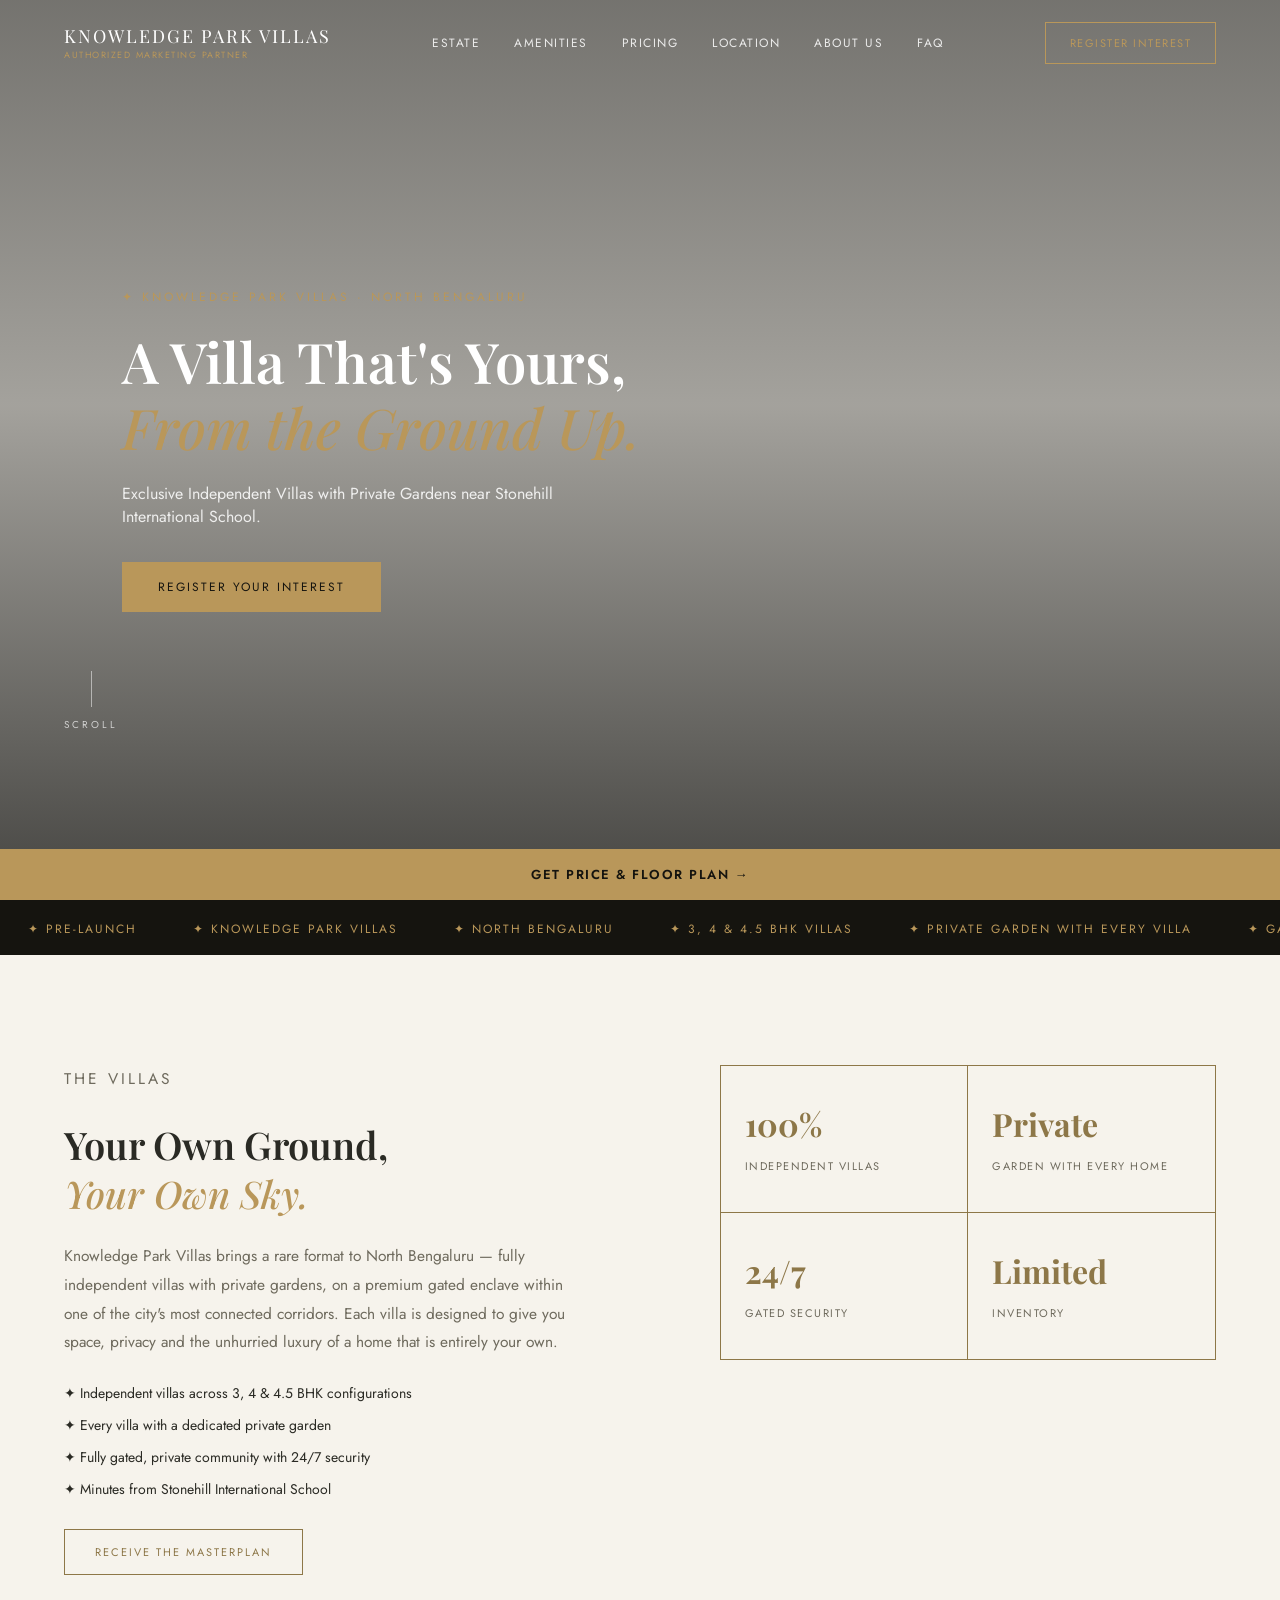
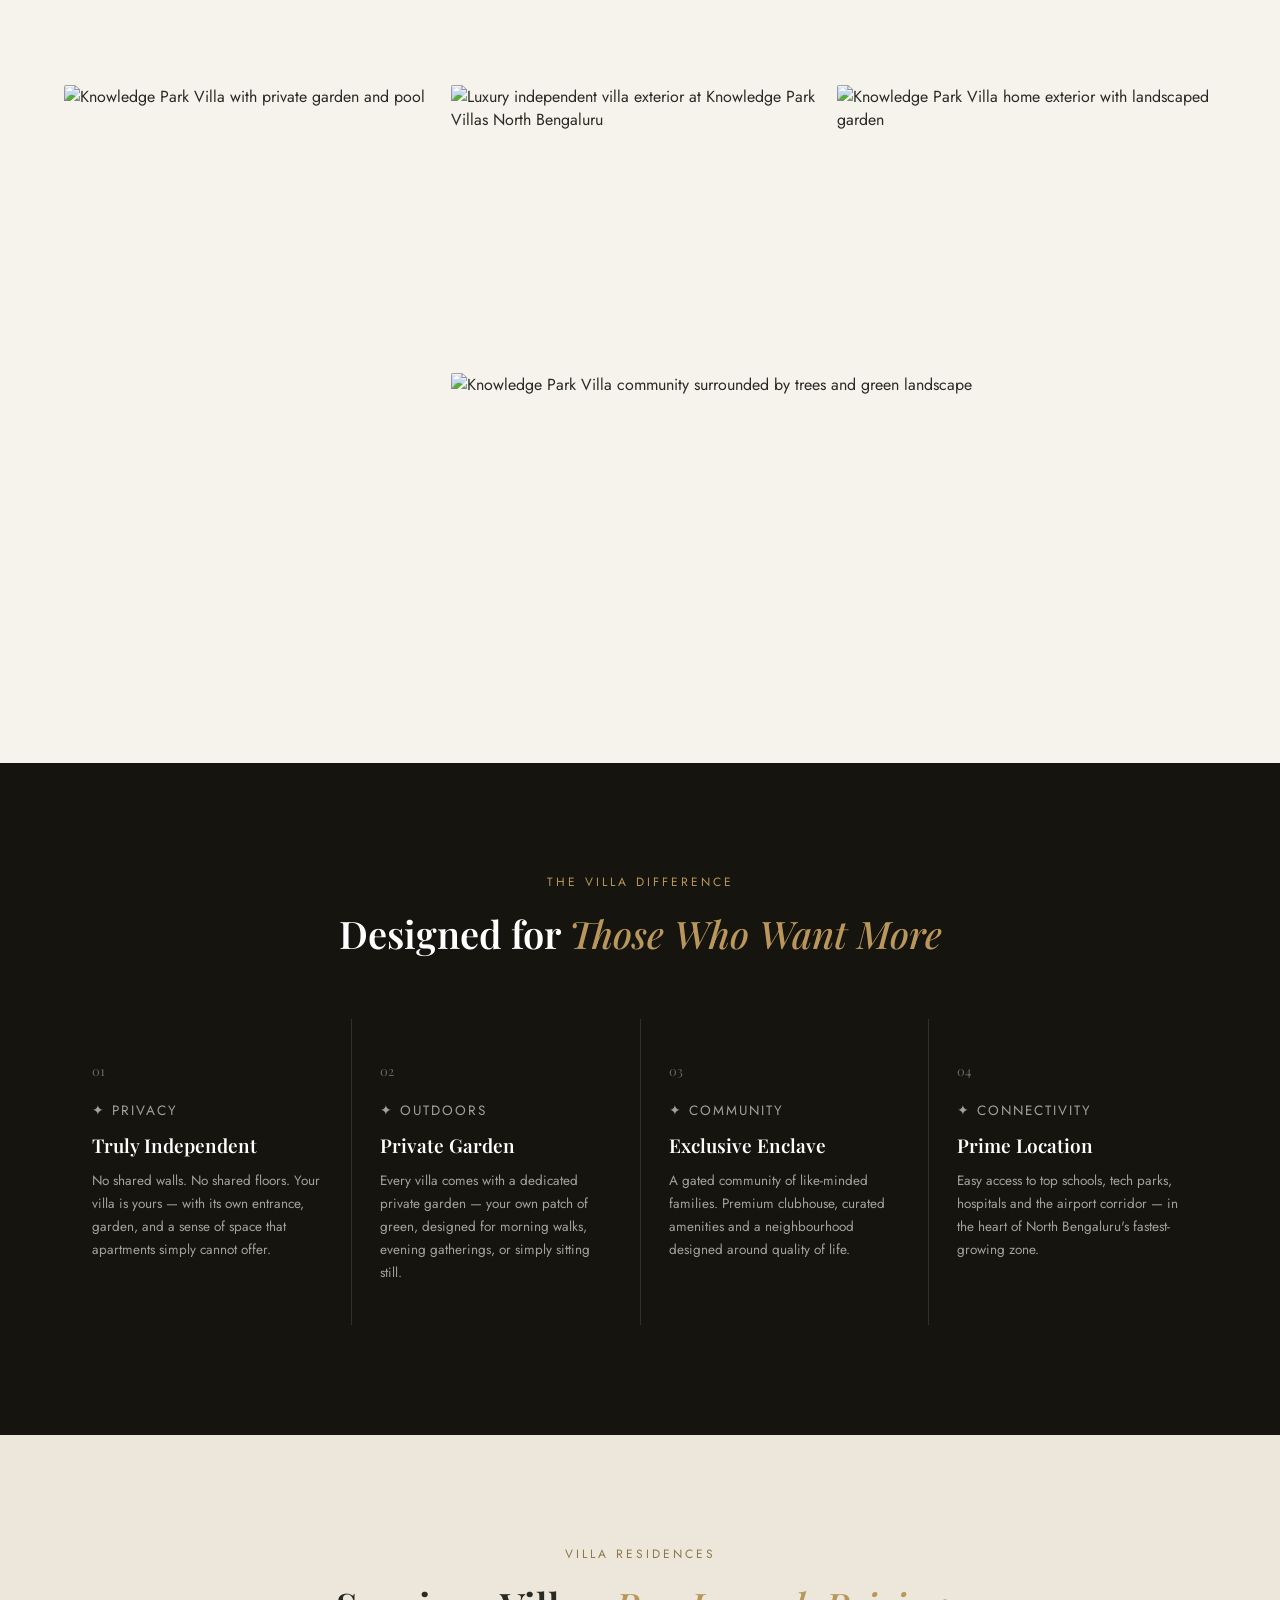
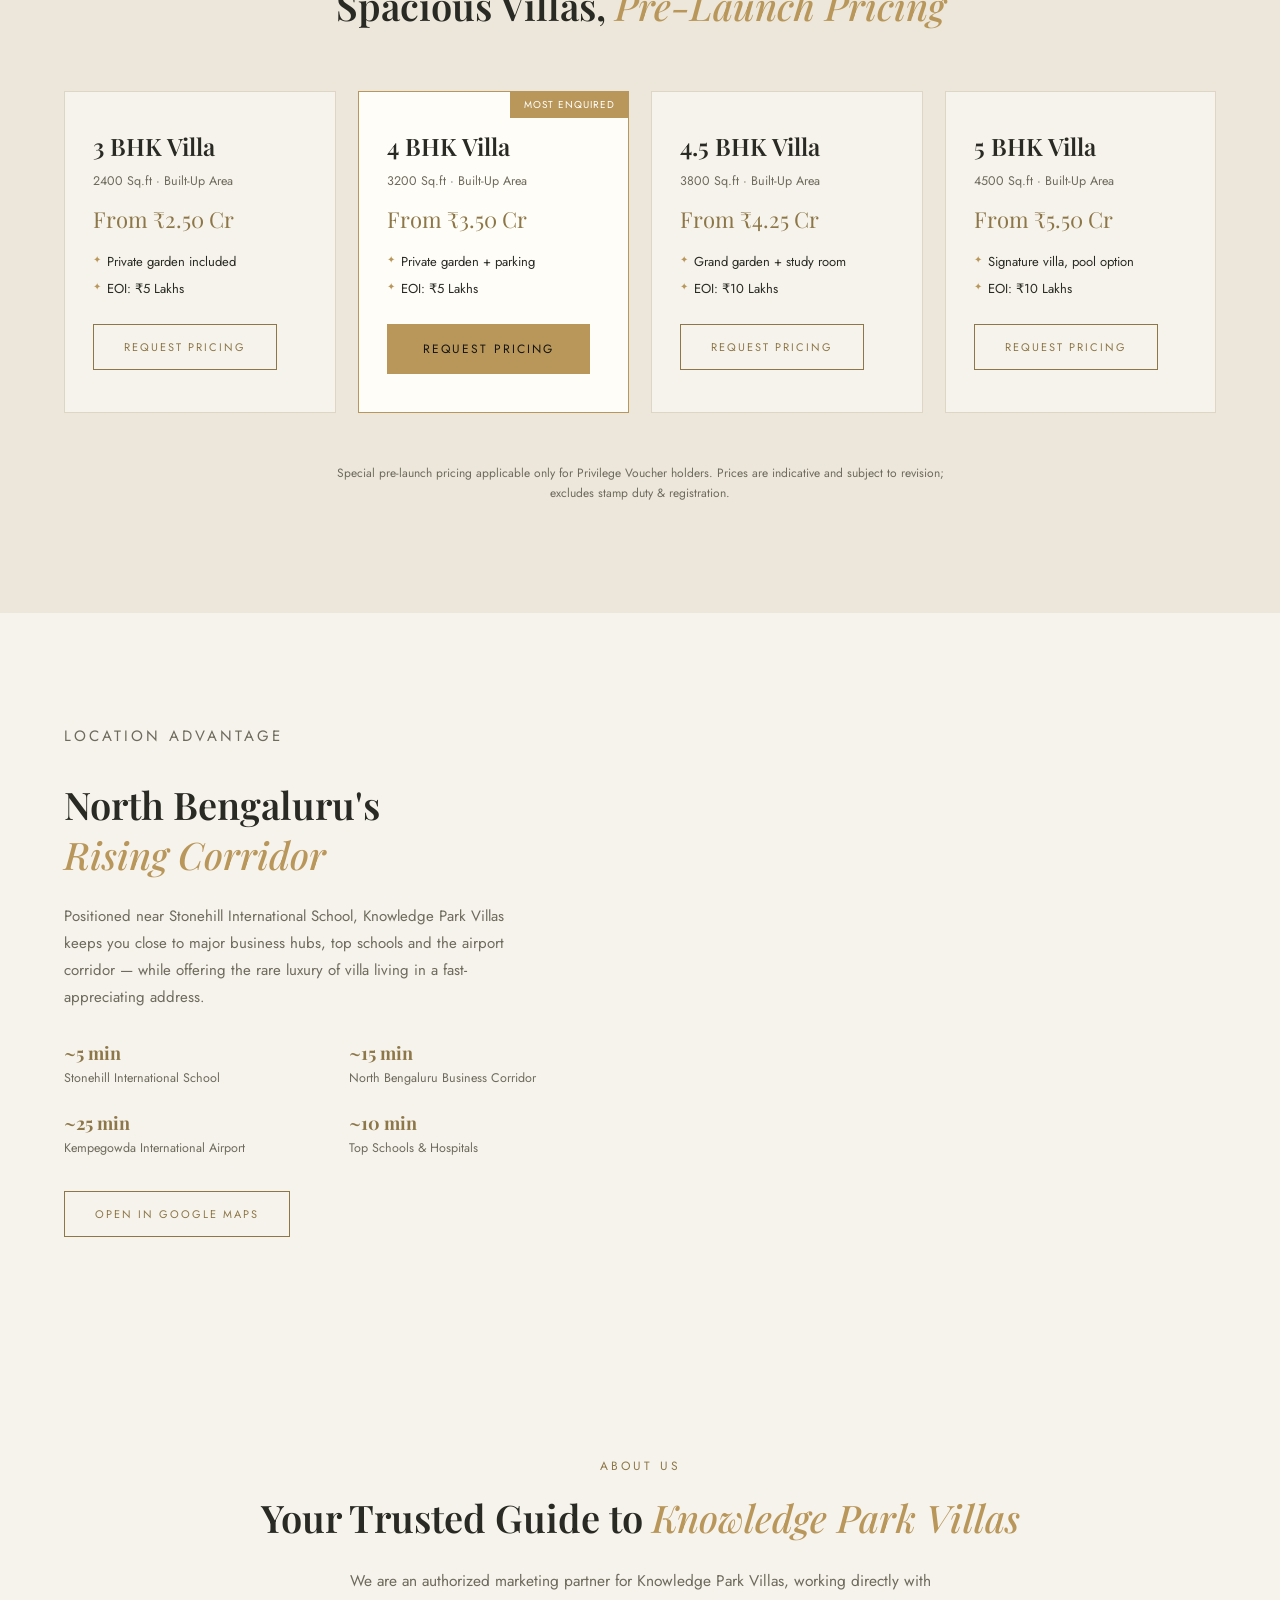
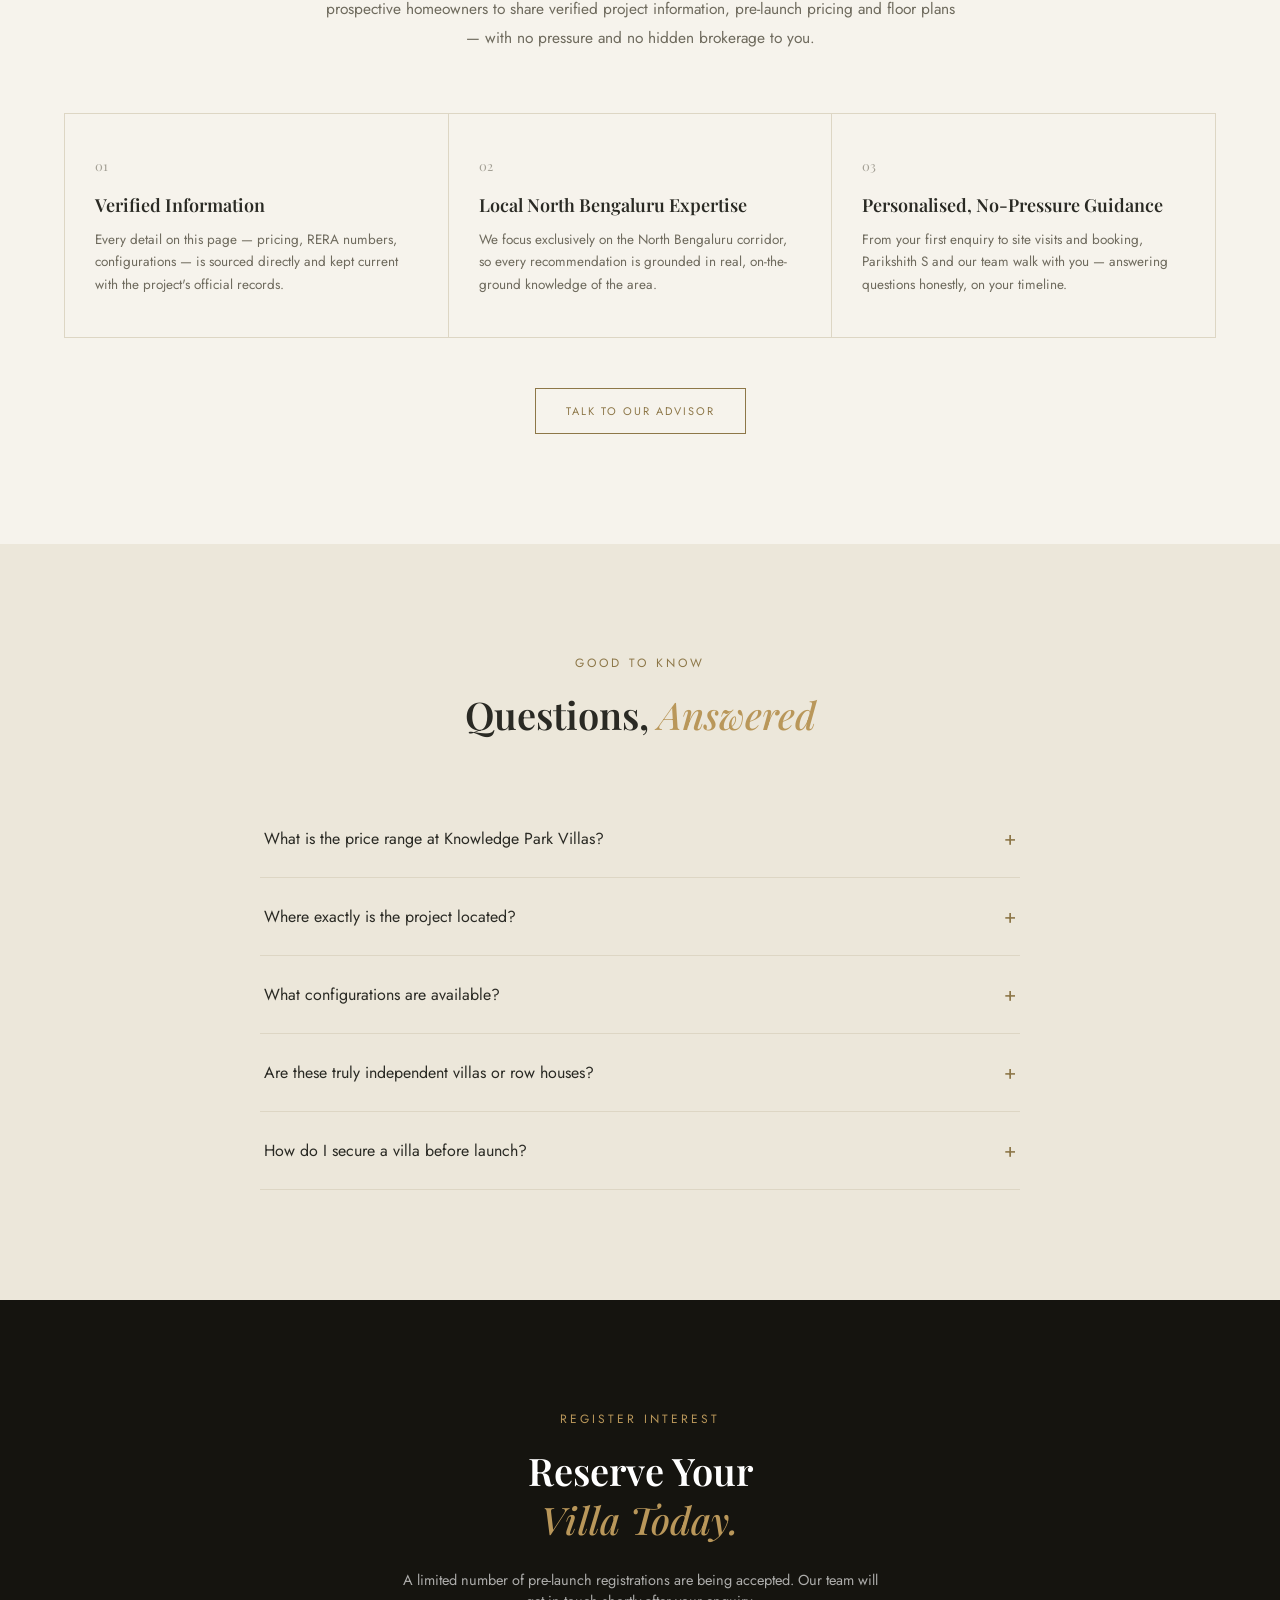
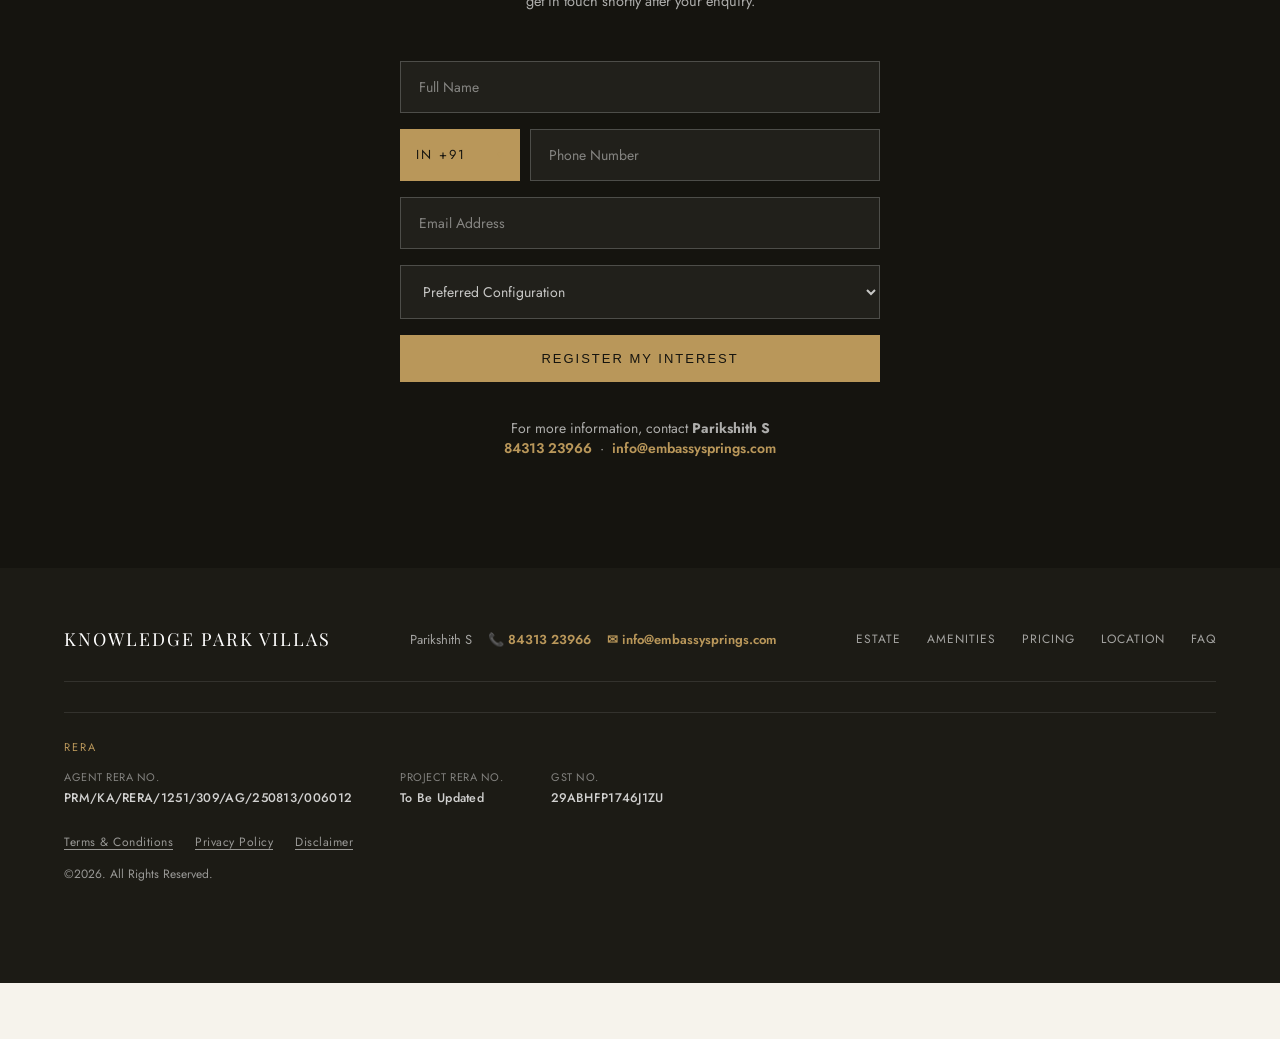
==== index.html @ 80ee33af "Add project site files" ====
<!DOCTYPE html>
<html lang="en">
<head>
<meta charset="UTF-8">
<meta name="viewport" content="width=device-width, initial-scale=1.0">
<title>Knowledge Park Villas North Bengaluru | Pre-Launch Luxury Villas</title>
<meta name="description" content="Knowledge Park Villas — Exclusive pre-launch luxury villas in North Bengaluru near Stonehill International School. Spacious 3, 4 & 4.5 BHK independent villas with private gardens. Register your interest today.">
<meta name="keywords" content="Knowledge Park Villas, North Bengaluru villas, luxury villas Bengaluru, independent villas North Bengaluru, pre-launch villas, Stonehill International School, Knowledge Park">
<meta name="robots" content="index, follow">
<meta name="author" content="Knowledge Park Villas">
<link rel="canonical" href="https://knowledgeparkvillas.com/">

<!-- Open Graph -->
<meta property="og:type" content="website">
<meta property="og:title" content="Knowledge Park Villas North Bengaluru | Pre-Launch Luxury Villas">
<meta property="og:description" content="Exclusive pre-launch luxury villas in North Bengaluru near Stonehill International School. Private gardens, premium finishes — limited inventory.">
<meta property="og:url" content="https://knowledgeparkvillas.com/">
<meta property="og:image" content="https://images.unsplash.com/photo-1613977257363-707ba9348227?auto=format&fit=crop&w=1200&q=80">
<meta property="og:locale" content="en_IN">
<meta property="og:site_name" content="Knowledge Park Villas">

<!-- Twitter -->
<meta name="twitter:card" content="summary_large_image">
<meta name="twitter:title" content="Knowledge Park Villas North Bengaluru | Pre-Launch Luxury Villas">
<meta name="twitter:description" content="Exclusive luxury villas near Stonehill International School, North Bengaluru. Private gardens, premium finishes — limited inventory.">
<meta name="twitter:image" content="https://images.unsplash.com/photo-1613977257363-707ba9348227?auto=format&fit=crop&w=1200&q=80">

<link rel="icon" type="image/svg+xml" href="data:image/svg+xml,%3Csvg xmlns='http://www.w3.org/2000/svg' viewBox='0 0 100 100'%3E%3Crect width='100' height='100' fill='%2315140f'/%3E%3Ctext x='50' y='68' font-size='60' text-anchor='middle' fill='%23b9975a' font-family='Georgia,serif'%3EK%3C/text%3E%3C/svg%3E">

<link rel="stylesheet" href="style.css">
<link rel="preconnect" href="https://fonts.googleapis.com">
<link href="https://fonts.googleapis.com/css2?family=Playfair+Display:ital,wght@0,500;0,600;1,500;1,600&family=Jost:wght@300;400;500;600&display=swap" rel="stylesheet">

<script type="application/ld+json">
{
  "@context": "https://schema.org",
  "@type": "RealEstateListing",
  "name": "Knowledge Park Villas",
  "description": "Exclusive pre-launch luxury independent villas in North Bengaluru, near Stonehill International School, offering 3, 4 and 4.5 BHK villas with private gardens.",
  "url": "https://knowledgeparkvillas.com/",
  "image": "https://images.unsplash.com/photo-1613977257363-707ba9348227?auto=format&fit=crop&w=1200&q=80",
  "address": {
    "@type": "PostalAddress",
    "addressLocality": "North Bengaluru",
    "addressRegion": "Karnataka",
    "addressCountry": "IN"
  },
  "offers": {
    "@type": "AggregateOffer",
    "priceCurrency": "INR",
    "lowPrice": "25000000",
    "highPrice": "55000000",
    "offerCount": "3"
  }
}
</script>
</head>
<body>

  <header class="navbar">
    <div class="logo">
      KNOWLEDGE PARK VILLAS
      <span>Authorized Marketing Partner</span>
    </div>
    <nav class="nav-links">
      <a href="#estate">Estate</a>
      <a href="#amenities">Amenities</a>
      <a href="#pricing">Pricing</a>
      <a href="#location">Location</a>
      <a href="#about">About Us</a>
      <a href="#faq">FAQ</a>
    </nav>
    <a href="#enquire" class="nav-cta">Register Interest</a>
    <button class="nav-toggle" aria-label="Open menu">
      <span></span><span></span><span></span>
    </button>
  </header>

  <div class="nav-backdrop"></div>
  <nav class="mobile-nav">
    <a href="#estate">Estate</a>
    <a href="#amenities">Amenities</a>
    <a href="#pricing">Pricing</a>
    <a href="#location">Location</a>
    <a href="#about">About Us</a>
    <a href="#faq">FAQ</a>
    <a href="#enquire" class="btn-gold">Register Interest</a>
  </nav>

  <section class="hero" id="home">
    <video class="hero-video" autoplay muted loop playsinline poster="assets/lodha.png">
      <source src="assets/Lodha Opulis _ A Life Beyond Imagination_720p.mp4" type="video/mp4">
    </video>
    <div class="hero-overlay"></div>
    <div class="hero-content">
      <p class="eyebrow fade-up">✦ KNOWLEDGE PARK VILLAS · NORTH BENGALURU</p>
      <h1 class="fade-up">A Villa That's Yours,<br><em>From the Ground Up.</em></h1>
      <p class="hero-sub fade-up">Exclusive Independent Villas with Private Gardens near Stonehill International School.</p>
      <a href="#enquire" class="btn-gold fade-up">Register Your Interest</a>
      <div class="scroll-indicator"><span></span>SCROLL</div>
    </div>
  </section>

  <div class="marquee">
    <div class="marquee-track">
      <span>✦ PRE-LAUNCH</span><span>✦ KNOWLEDGE PARK VILLAS</span><span>✦ NORTH BENGALURU</span><span>✦ 3, 4 & 4.5 BHK VILLAS</span><span>✦ PRIVATE GARDEN WITH EVERY VILLA</span><span>✦ GATED COMMUNITY</span><span>✦ NEAR STONEHILL INTERNATIONAL SCHOOL</span><span>✦ LIMITED INVENTORY</span>
      <span>✦ PRE-LAUNCH</span><span>✦ KNOWLEDGE PARK VILLAS</span><span>✦ NORTH BENGALURU</span><span>✦ 3, 4 & 4.5 BHK VILLAS</span><span>✦ PRIVATE GARDEN WITH EVERY VILLA</span><span>✦ GATED COMMUNITY</span><span>✦ NEAR STONEHILL INTERNATIONAL SCHOOL</span><span>✦ LIMITED INVENTORY</span>
    </div>
  </div>

  <section class="overview" id="estate">
    <div class="overview-text">
      <p class="tag fade-up">THE VILLAS</p>
      <h2 class="fade-up">Your Own Ground,<br><em>Your Own Sky.</em></h2>
      <p class="fade-up">Knowledge Park Villas brings a rare format to North Bengaluru — fully independent villas with private gardens, on a premium gated enclave within one of the city's most connected corridors. Each villa is designed to give you space, privacy and the unhurried luxury of a home that is entirely your own.</p>
      <ul class="fade-up">
        <li>✦ Independent villas across 3, 4 & 4.5 BHK configurations</li>
        <li>✦ Every villa with a dedicated private garden</li>
        <li>✦ Fully gated, private community with 24/7 security</li>
        <li>✦ Minutes from Stonehill International School</li>
      </ul>
      <a href="#enquire" class="btn-outline fade-up">Receive the Masterplan</a>
    </div>
    <div class="stat-grid fade-up">
      <div class="stat-box"><strong>100%</strong><span>Independent Villas</span></div>
      <div class="stat-box"><strong>Private</strong><span>Garden with Every Home</span></div>
      <div class="stat-box"><strong>24/7</strong><span>Gated Security</span></div>
      <div class="stat-box"><strong>Limited</strong><span>Inventory</span></div>
    </div>
  </section>

  <section class="gallery">
    <div class="gallery-grid">
      <div class="g-item g-tall fade-up"><img src="https://images.unsplash.com/photo-1613977257363-707ba9348227?auto=format&fit=crop&w=900&q=80" alt="Knowledge Park Villa with private garden and pool" loading="lazy"></div>
      <div class="g-item fade-up"><img src="https://images.unsplash.com/photo-1600596542815-ffad4c1539a9?auto=format&fit=crop&w=900&q=80" alt="Luxury independent villa exterior at Knowledge Park Villas North Bengaluru" loading="lazy"></div>
      <div class="g-item fade-up"><img src="https://images.unsplash.com/photo-1564013799919-ab600027ffc6?auto=format&fit=crop&w=900&q=80" alt="Knowledge Park Villa home exterior with landscaped garden" loading="lazy"></div>
      <div class="g-item g-wide fade-up"><img src="https://images.unsplash.com/photo-1600585154340-be6161a56a0c?auto=format&fit=crop&w=1200&q=80" alt="Knowledge Park Villa community surrounded by trees and green landscape" loading="lazy"></div>
    </div>
  </section>

  <section class="highlights" id="amenities">
    <p class="tag center fade-up">THE VILLA DIFFERENCE</p>
    <h2 class="center fade-up">Designed for <em>Those Who Want More</em></h2>
    <div class="highlight-grid">
      <div class="highlight-card fade-up">
        <span class="hnum">01</span>
        <p class="htag">✦ PRIVACY</p>
        <h3>Truly Independent</h3>
        <p>No shared walls. No shared floors. Your villa is yours — with its own entrance, garden, and a sense of space that apartments simply cannot offer.</p>
      </div>
      <div class="highlight-card fade-up">
        <span class="hnum">02</span>
        <p class="htag">✦ OUTDOORS</p>
        <h3>Private Garden</h3>
        <p>Every villa comes with a dedicated private garden — your own patch of green, designed for morning walks, evening gatherings, or simply sitting still.</p>
      </div>
      <div class="highlight-card fade-up">
        <span class="hnum">03</span>
        <p class="htag">✦ COMMUNITY</p>
        <h3>Exclusive Enclave</h3>
        <p>A gated community of like-minded families. Premium clubhouse, curated amenities and a neighbourhood designed around quality of life.</p>
      </div>
      <div class="highlight-card fade-up">
        <span class="hnum">04</span>
        <p class="htag">✦ CONNECTIVITY</p>
        <h3>Prime Location</h3>
        <p>Easy access to top schools, tech parks, hospitals and the airport corridor — in the heart of North Bengaluru's fastest-growing zone.</p>
      </div>
    </div>
  </section>

  <section class="pricing" id="pricing">
    <p class="tag center fade-up">VILLA RESIDENCES</p>
    <h2 class="center fade-up">Spacious Villas, <em>Pre-Launch Pricing</em></h2>
    <div class="price-grid">
      <div class="price-card fade-up">
        <h3>3 BHK Villa</h3>
        <p class="psize">2400 Sq.ft · Built-Up Area</p>
        <p class="pprice">From ₹2.50 Cr</p>
        <ul><li>Private garden included</li><li>EOI: ₹5 Lakhs</li></ul>
        <a href="#enquire" class="btn-outline">Request Pricing</a>
      </div>
      <div class="price-card featured fade-up">
        <span class="ribbon">Most Enquired</span>
        <h3>4 BHK Villa</h3>
        <p class="psize">3200 Sq.ft · Built-Up Area</p>
        <p class="pprice">From ₹3.50 Cr</p>
        <ul><li>Private garden + parking</li><li>EOI: ₹5 Lakhs</li></ul>
        <a href="#enquire" class="btn-gold">Request Pricing</a>
      </div>
      <div class="price-card fade-up">
        <h3>4.5 BHK Villa</h3>
        <p class="psize">3800 Sq.ft · Built-Up Area</p>
        <p class="pprice">From ₹4.25 Cr</p>
        <ul><li>Grand garden + study room</li><li>EOI: ₹10 Lakhs</li></ul>
        <a href="#enquire" class="btn-outline">Request Pricing</a>
      </div>
      <div class="price-card fade-up">
        <h3>5 BHK Villa</h3>
        <p class="psize">4500 Sq.ft · Built-Up Area</p>
        <p class="pprice">From ₹5.50 Cr</p>
        <ul><li>Signature villa, pool option</li><li>EOI: ₹10 Lakhs</li></ul>
        <a href="#enquire" class="btn-outline">Request Pricing</a>
      </div>
    </div>
    <p class="price-note fade-up">Special pre-launch pricing applicable only for Privilege Voucher holders. Prices are indicative and subject to revision; excludes stamp duty &amp; registration.</p>
  </section>

  <section class="location" id="location">
    <div class="location-text">
      <p class="tag fade-up">LOCATION ADVANTAGE</p>
      <h2 class="fade-up">North Bengaluru's<br><em>Rising Corridor</em></h2>
      <p class="fade-up">Positioned near Stonehill International School, Knowledge Park Villas keeps you close to major business hubs, top schools and the airport corridor — while offering the rare luxury of villa living in a fast-appreciating address.</p>
      <div class="loc-list fade-up">
        <div><strong>~5 min</strong><span>Stonehill International School</span></div>
        <div><strong>~15 min</strong><span>North Bengaluru Business Corridor</span></div>
        <div><strong>~25 min</strong><span>Kempegowda International Airport</span></div>
        <div><strong>~10 min</strong><span>Top Schools &amp; Hospitals</span></div>
      </div>
      <a href="https://maps.app.goo.gl/EhXwpgSbokN5ttFFA?g_st=iw" target="_blank" rel="noopener" class="btn-outline fade-up">Open in Google Maps</a>
    </div>
    <div class="location-map fade-up">
      <iframe src="https://maps.google.com/maps?q=Stonehill%20International%20School%20Bengaluru&t=&z=13&ie=UTF8&iwloc=&output=embed" loading="lazy" referrerpolicy="no-referrer-when-downgrade"></iframe>
    </div>
  </section>

  <section class="about" id="about">
    <p class="tag center fade-up">ABOUT US</p>
    <h2 class="center fade-up">Your Trusted Guide to <em>Knowledge Park Villas</em></h2>
    <p class="about-lead center fade-up">We are an authorized marketing partner for Knowledge Park Villas, working directly with prospective homeowners to share verified project information, pre-launch pricing and floor plans — with no pressure and no hidden brokerage to you.</p>
    <div class="about-grid">
      <div class="about-card fade-up">
        <span class="hnum">01</span>
        <h3>Verified Information</h3>
        <p>Every detail on this page — pricing, RERA numbers, configurations — is sourced directly and kept current with the project's official records.</p>
      </div>
      <div class="about-card fade-up">
        <span class="hnum">02</span>
        <h3>Local North Bengaluru Expertise</h3>
        <p>We focus exclusively on the North Bengaluru corridor, so every recommendation is grounded in real, on-the-ground knowledge of the area.</p>
      </div>
      <div class="about-card fade-up">
        <span class="hnum">03</span>
        <h3>Personalised, No-Pressure Guidance</h3>
        <p>From your first enquiry to site visits and booking, Parikshith S and our team walk with you — answering questions honestly, on your timeline.</p>
      </div>
    </div>
    <a href="#enquire" class="btn-outline center fade-up about-cta">Talk to Our Advisor</a>
  </section>

  <section class="faq" id="faq">
    <p class="tag center fade-up">GOOD TO KNOW</p>
    <h2 class="center fade-up">Questions, <em>Answered</em></h2>
    <div class="accordion">
      <div class="acc-item fade-up">
        <button class="acc-head">What is the price range at Knowledge Park Villas? <span>+</span></button>
        <div class="acc-body"><p>Villas start from ₹2.50 Cr for a 3 BHK and go up to ₹5.50 Cr for a 5 BHK. Final pricing depends on villa size, plot area, and configuration — register your interest for the current pre-launch price sheet.</p></div>
      </div>
      <div class="acc-item fade-up">
        <button class="acc-head">Where exactly is the project located? <span>+</span></button>
        <div class="acc-body"><p>Knowledge Park Villas is located in North Bengaluru, near Stonehill International School — well connected to major business hubs, schools and the airport corridor.</p></div>
      </div>
      <div class="acc-item fade-up">
        <button class="acc-head">What configurations are available? <span>+</span></button>
        <div class="acc-body"><p>3 BHK, 4 BHK, 4.5 BHK and 5 BHK independent villas ranging from 2,400 to 4,500 sq.ft built-up area, each with a private garden.</p></div>
      </div>
      <div class="acc-item fade-up">
        <button class="acc-head">Are these truly independent villas or row houses? <span>+</span></button>
        <div class="acc-body"><p>These are fully independent villas — no shared walls, no shared floors. Each unit has its own private entrance, private garden and dedicated parking. A true villa, not a row house.</p></div>
      </div>
      <div class="acc-item fade-up">
        <button class="acc-head">How do I secure a villa before launch? <span>+</span></button>
        <div class="acc-body"><p>An Expression of Interest (EOI) of ₹5 Lakhs for 3/4 BHK or ₹10 Lakhs for 4.5/5 BHK reserves your preferred villa ahead of the official launch, with no obligation to purchase.</p></div>
      </div>
    </div>
  </section>

  <section class="enquire" id="enquire">
    <p class="tag center fade-up">REGISTER INTEREST</p>
    <h2 class="center fade-up">Reserve Your<br><em>Villa Today.</em></h2>
    <p class="center enquire-sub fade-up">A limited number of pre-launch registrations are being accepted. Our team will get in touch shortly after your enquiry.</p>
    <form class="enquiry-form fade-up" onsubmit="return false;">
      <input type="text" placeholder="Full Name" required>
      <div class="phone-row">
        <div class="cc-select" id="ccSelect">
          <button type="button" class="cc-trigger" aria-haspopup="listbox" aria-expanded="false">
            <span class="cc-trigger-text">IN +91</span>
            <span class="cc-arrow">▾</span>
          </button>
          <input type="hidden" name="country_code" id="ccValue" value="+91">
          <div class="cc-dropdown">
            <input type="text" class="cc-search" placeholder="Search country or code…" autocomplete="off">
            <ul class="cc-list" role="listbox"></ul>
          </div>
        </div>
        <input type="tel" placeholder="Phone Number" required>
      </div>
      <input type="email" placeholder="Email Address" required>
      <select>
        <option value="">Preferred Configuration</option>
        <option>3 BHK Villa — From ₹2.50 Cr</option>
        <option>4 BHK Villa — From ₹3.50 Cr</option>
        <option>4.5 BHK Villa — From ₹4.25 Cr</option>
        <option>5 BHK Villa — From ₹5.50 Cr</option>
        <option>Not Decided Yet</option>
      </select>
      <button type="submit">Register My Interest</button>
    </form>
    <div class="contact-block fade-up">
      <p>For more information, contact <strong>Parikshith S</strong></p>
      <p><a href="tel:8431323966">84313 23966</a> &nbsp;·&nbsp; <a href="mailto:info@embassysprings.com">info@embassysprings.com</a></p>
    </div>
  </section>

  <footer>
    <div class="footer-top">
      <div class="logo">KNOWLEDGE PARK VILLAS</div>
      <div class="footer-phone">
        <span>Parikshith S</span>
        <a href="tel:8431323966">📞 84313 23966</a>
        <a href="mailto:info@embassysprings.com">✉ info@embassysprings.com</a>
      </div>
      <nav>
        <a href="#estate">Estate</a>
        <a href="#amenities">Amenities</a>
        <a href="#pricing">Pricing</a>
        <a href="#location">Location</a>
        <a href="#faq">FAQ</a>
      </nav>
    </div>
    <div class="rera-block">
      <p class="rera-tag">RERA</p>
      <div class="rera-grid">
        <div><span>Agent RERA No.</span><strong>PRM/KA/RERA/1251/309/AG/250813/006012</strong></div>
        <div><span>Project RERA No.</span><strong>To Be Updated</strong></div>
        <div><span>GST No.</span><strong>29ABHFP1746J1ZU</strong></div>
      </div>
    </div>
    <div class="legal-links">
      <a href="terms.html">Terms &amp; Conditions</a>
      <a href="privacy.html">Privacy Policy</a>
      <a href="disclaimer.html">Disclaimer</a>
    </div>
    <p class="copy">©2026. All Rights Reserved.</p>
  </footer>

  <a href="#enquire" class="sticky-cta">Get Price &amp; Floor Plan →</a>

  <script src="script.js"></script>
</body>
</html>
---- style.css ----
:root {
  --black: #15140f;
  --black-soft: #1c1b15;
  --cream: #f6f3ec;
  --cream-dim: #ece7da;
  --gold: #b9975a;
  --gold-dim: #8d7748;
  --text: #2a2a24;
  --muted: #6e6a5d;
  --muted-light: rgba(246,243,236,0.7);
}

* { margin: 0; padding: 0; box-sizing: border-box; }
html { scroll-behavior: smooth; }

body {
  font-family: 'Jost', sans-serif;
  background: var(--cream);
  color: var(--text);
  overflow-x: hidden;
}

h1, h2, h3 { font-family: 'Playfair Display', serif; font-weight: 600; }
em { font-style: italic; font-weight: 500; color: var(--gold); }
a { color: inherit; text-decoration: none; }
ul { list-style: none; }

/* Fade-up scroll animation */
.fade-up {
  opacity: 0;
  transform: translateY(28px);
  transition: opacity 0.9s cubic-bezier(.2,.6,.2,1), transform 0.9s cubic-bezier(.2,.6,.2,1);
}
.fade-up.visible {
  opacity: 1;
  transform: translateY(0);
}

/* Navbar */
.navbar {
  position: fixed;
  top: 0; left: 0; right: 0;
  z-index: 100;
  display: flex;
  align-items: center;
  justify-content: space-between;
  padding: 22px 5%;
  background: rgba(21,20,15,0.0);
  transition: background 0.4s ease, padding 0.4s ease;
}
.navbar.scrolled {
  background: rgba(21,20,15,0.92);
  padding: 14px 5%;
  backdrop-filter: blur(8px);
}

.logo {
  color: #fff;
  font-family: 'Playfair Display', serif;
  font-size: 18px;
  letter-spacing: 2px;
  display: flex;
  flex-direction: column;
  line-height: 1.3;
}
.logo span {
  font-family: 'Jost', sans-serif;
  font-size: 9px;
  letter-spacing: 1.5px;
  color: var(--gold);
  text-transform: uppercase;
}

.nav-links { display: flex; gap: 34px; }
.nav-links a {
  color: rgba(255,255,255,0.85);
  font-size: 12px;
  letter-spacing: 1.5px;
  text-transform: uppercase;
}
.nav-links a:hover { color: var(--gold); }

.nav-cta {
  border: 1px solid var(--gold);
  color: var(--gold);
  font-size: 11px;
  letter-spacing: 1.5px;
  text-transform: uppercase;
  padding: 12px 24px;
}
.nav-cta:hover { background: var(--gold); color: var(--black); }

.nav-toggle {
  display: none;
  flex-direction: column;
  justify-content: center;
  gap: 5px;
  width: 30px;
  height: 24px;
  background: none;
  border: none;
  cursor: pointer;
  z-index: 200;
}
.nav-toggle span {
  display: block;
  width: 100%;
  height: 1.5px;
  background: #fff;
  transition: transform 0.3s ease, opacity 0.3s ease;
}
.nav-toggle.open span:nth-child(1) { transform: translateY(6.5px) rotate(45deg); }
.nav-toggle.open span:nth-child(2) { opacity: 0; }
.nav-toggle.open span:nth-child(3) { transform: translateY(-6.5px) rotate(-45deg); }

.mobile-nav {
  position: fixed;
  top: 0; right: -100%;
  width: 78%;
  max-width: 320px;
  height: 100vh;
  background: var(--black);
  z-index: 150;
  display: flex;
  flex-direction: column;
  justify-content: center;
  gap: 28px;
  padding: 40px;
  transition: right 0.4s ease;
}
.mobile-nav.open { right: 0; }

.nav-backdrop {
  position: fixed;
  top: 0; left: 0; right: 0; bottom: 0;
  background: rgba(0,0,0,0.5);
  z-index: 140;
  opacity: 0;
  pointer-events: none;
  transition: opacity 0.3s ease;
}
.nav-backdrop.open {
  opacity: 1;
  pointer-events: auto;
}
.mobile-nav a {
  color: #fff;
  font-size: 16px;
  letter-spacing: 1px;
  text-transform: uppercase;
}
.mobile-nav .btn-gold {
  margin-top: 14px;
  text-align: center;
}
body.nav-open { overflow: hidden; }

/* Hero */
.hero {
  position: relative;
  height: 100vh;
  display: flex;
  align-items: center;
  overflow: hidden;
}
.hero-video {
  position: absolute;
  background-image: url('assets/lodha.png');
  top: 0; left: 0;
  width: 100%; height: 100%;
  object-fit: cover;
  z-index: 0;
}
.hero-overlay {
  position: absolute;
  top: 0; left: 0; right: 0; bottom: 0;
  background: linear-gradient(180deg, rgba(10,10,8,0.55) 0%, rgba(10,10,8,0.35) 45%, rgba(10,10,8,0.75) 100%);
  z-index: 1;
}
.hero-content {
  position: relative;
  z-index: 2;
  color: #fff;
  max-width: 720px;
  padding: 0 5%;
}
.eyebrow {
  letter-spacing: 3px;
  font-size: 12px;
  color: var(--gold);
  margin-bottom: 22px;
  text-transform: uppercase;
}
.hero h1 {
  font-size: 56px;
  line-height: 1.18;
  margin-bottom: 22px;
}
.hero-sub {
  font-size: 16px;
  color: rgba(255,255,255,0.85);
  max-width: 480px;
  margin-bottom: 34px;
}

.btn-gold {
  display: inline-block;
  background: var(--gold);
  color: var(--black);
  padding: 16px 36px;
  font-size: 12px;
  letter-spacing: 2px;
  text-transform: uppercase;
  transition: background 0.3s ease, transform 0.3s ease;
}
.btn-gold:hover { background: var(--cream); transform: translateY(-2px); }

.btn-outline {
  display: inline-block;
  border: 1px solid var(--gold-dim);
  color: var(--gold-dim);
  padding: 14px 30px;
  font-size: 11px;
  letter-spacing: 2px;
  text-transform: uppercase;
  transition: all 0.3s ease;
}
.btn-outline:hover { background: var(--gold); color: #fff; border-color: var(--gold); }

.scroll-indicator {
  position: absolute;
  bottom: -120px;
  left: 0;
  font-size: 10px;
  letter-spacing: 3px;
  color: rgba(255,255,255,0.7);
  display: flex;
  flex-direction: column;
  align-items: center;
  gap: 10px;
}
.scroll-indicator span {
  width: 1px;
  height: 36px;
  background: rgba(255,255,255,0.5);
  animation: scrolldown 1.8s infinite;
}
@keyframes scrolldown {
  0% { transform: scaleY(0); transform-origin: top; opacity: 0; }
  40% { transform: scaleY(1); transform-origin: top; opacity: 1; }
  100% { transform: scaleY(0); transform-origin: bottom; opacity: 0; }
}

/* Marquee */
.marquee {
  background: var(--black);
  overflow: hidden;
  padding: 16px 0;
  white-space: nowrap;
}
.marquee-track {
  display: inline-flex;
  animation: scrollMarquee 32s linear infinite;
}
.marquee-track span {
  color: var(--gold);
  font-size: 12px;
  letter-spacing: 2px;
  text-transform: uppercase;
  padding: 0 28px;
}
@keyframes scrollMarquee {
  0% { transform: translateX(0); }
  100% { transform: translateX(-50%); }
}

/* Section generics */
section { padding: 110px 5%; }
.tag {
  color: var(--gold-dim);
  font-size: 12px;
  letter-spacing: 3px;
  text-transform: uppercase;
  margin-bottom: 18px;
}
.center { text-align: center; }
section h2 { font-size: 38px; line-height: 1.3; margin-bottom: 24px; }

/* Overview */
.overview {
  display: grid;
  grid-template-columns: 1.2fr 1fr;
  gap: 60px;
  align-items: start;
}
.overview-text p { color: var(--muted); font-size: 15.5px; line-height: 1.85; margin-bottom: 26px; max-width: 520px; }
.overview-text ul { margin-bottom: 30px; }
.overview-text li { font-size: 14px; color: var(--text); margin-bottom: 12px; }

.stat-grid {
  display: grid;
  grid-template-columns: repeat(2, 1fr);
  gap: 1px;
  background: var(--gold-dim);
  border: 1px solid var(--gold-dim);
}
.stat-box {
  background: var(--cream);
  padding: 36px 24px;
}
.stat-box strong {
  display: block;
  font-family: 'Playfair Display', serif;
  font-size: 32px;
  color: var(--gold-dim);
  margin-bottom: 8px;
}
.stat-box span {
  font-size: 11px;
  letter-spacing: 1.5px;
  text-transform: uppercase;
  color: var(--muted);
}

/* Gallery */
.gallery { padding: 0 5% 110px; }
.gallery-grid {
  display: grid;
  grid-template-columns: repeat(3, 1fr);
  grid-template-rows: 280px 280px;
  gap: 8px;
}
.g-item {
  border-radius: 2px;
  overflow: hidden;
}
.g-item img {
  width: 100%;
  height: 100%;
  object-fit: cover;
  display: block;
  transition: transform 0.6s ease;
}
.g-item:hover img { transform: scale(1.05); }
.g-tall { grid-row: span 2; }
.g-wide { grid-column: span 2; }

/* Highlights */
.highlights { background: var(--black); color: #fff; }
.highlights .tag { color: var(--gold); }
.highlights h2 { color: #fff; }
.highlight-grid {
  display: grid;
  grid-template-columns: repeat(4, 1fr);
  gap: 1px;
  background: rgba(255,255,255,0.12);
  margin-top: 60px;
}
.highlight-card {
  background: var(--black);
  padding: 40px 28px;
  position: relative;
}
.hnum { font-family: 'Playfair Display', serif; font-size: 13px; color: rgba(255,255,255,0.35); }
.htag { color: var(--gold); font-size: 11px; letter-spacing: 2px; margin: 18px 0 10px; }
.highlight-card h3 { color: #fff; font-size: 19px; margin-bottom: 12px; }
.highlight-card p { font-size: 13.5px; color: rgba(255,255,255,0.6); line-height: 1.7; }

/* Pricing */
.pricing { background: var(--cream-dim); }
.price-grid {
  display: grid;
  grid-template-columns: repeat(4, 1fr);
  gap: 22px;
  margin-top: 60px;
}
.price-card {
  background: var(--cream);
  border: 1px solid #ddd6c4;
  padding: 38px 28px;
  position: relative;
  transition: transform 0.4s ease, box-shadow 0.4s ease;
}
.price-card:hover { transform: translateY(-6px); box-shadow: 0 20px 40px rgba(0,0,0,0.08); }
.price-card.featured { border-color: var(--gold); background: #fffdf7; }
.ribbon {
  position: absolute;
  top: -1px; right: -1px;
  background: var(--gold);
  color: #fff;
  font-size: 10px;
  letter-spacing: 1px;
  text-transform: uppercase;
  padding: 6px 14px;
}
.price-card h3 { font-size: 24px; margin-bottom: 10px; }
.psize { font-size: 12.5px; color: var(--muted); margin-bottom: 14px; }
.pprice { font-family: 'Playfair Display', serif; font-size: 22px; color: var(--gold-dim); margin-bottom: 18px; }
.price-card ul { margin-bottom: 26px; }
.price-card li {
  font-size: 13px;
  color: var(--text);
  margin-bottom: 8px;
  padding-left: 14px;
  position: relative;
}
.price-card li::before {
  content: '✦';
  position: absolute;
  left: 0;
  color: var(--gold);
  font-size: 10px;
}
.price-note {
  text-align: center;
  font-size: 12px;
  color: var(--muted);
  max-width: 640px;
  margin: 50px auto 0;
  line-height: 1.7;
}

/* Location */
.location {
  display: grid;
  grid-template-columns: 1fr 1fr;
  gap: 60px;
  align-items: center;
}
.location-text p { color: var(--muted); font-size: 15px; line-height: 1.8; margin-bottom: 30px; max-width: 460px; }
.loc-list {
  display: grid;
  grid-template-columns: repeat(2, 1fr);
  gap: 24px;
  margin-bottom: 34px;
}
.loc-list div { display: flex; flex-direction: column; gap: 4px; }
.loc-list strong { font-family: 'Playfair Display', serif; color: var(--gold-dim); font-size: 18px; }
.loc-list span { font-size: 12.5px; color: var(--muted); }
.location-map iframe {
  width: 100%;
  height: 360px;
  border: 0;
  filter: grayscale(15%);
}

/* About */
.about { text-align: center; }
.about-lead {
  max-width: 640px;
  margin: 0 auto 60px;
  font-size: 15.5px;
  color: var(--muted);
  line-height: 1.85;
}
.about-grid {
  display: grid;
  grid-template-columns: repeat(3, 1fr);
  gap: 1px;
  background: #ddd6c4;
  border: 1px solid #ddd6c4;
}
.about-card {
  background: var(--cream);
  padding: 40px 30px;
  text-align: left;
}
.about-card .hnum { font-family: 'Playfair Display', serif; font-size: 13px; color: var(--muted); opacity: 0.6; }
.about-card h3 { font-size: 18px; margin: 16px 0 12px; }
.about-card p { font-size: 13.5px; color: var(--muted); line-height: 1.7; }
.about-cta { display: inline-block; margin-top: 50px; }

/* FAQ */
.faq { background: var(--cream-dim); }
.accordion { max-width: 760px; margin: 60px auto 0; }
.acc-item { border-bottom: 1px solid #ddd6c4; }
.acc-head {
  width: 100%;
  background: none;
  border: none;
  text-align: left;
  font-family: 'Jost', sans-serif;
  font-size: 16px;
  padding: 24px 4px;
  display: flex;
  justify-content: space-between;
  align-items: center;
  cursor: pointer;
  color: var(--text);
}
.acc-head span { color: var(--gold-dim); font-size: 20px; transition: transform 0.3s ease; }
.acc-item.open .acc-head span { transform: rotate(45deg); }
.acc-body {
  max-height: 0;
  overflow: hidden;
  transition: max-height 0.4s ease;
}
.acc-item.open .acc-body { max-height: 200px; }
.acc-body p { font-size: 14px; color: var(--muted); line-height: 1.8; padding: 0 4px 24px; max-width: 600px; }

/* Enquire */
.enquire { background: var(--black); color: #fff; text-align: center; }
.enquire .tag { color: var(--gold); }
.enquire h2 { color: #fff; }
.enquire-sub { color: rgba(255,255,255,0.65); max-width: 480px; margin: 0 auto 50px; font-size: 14.5px; }
.enquiry-form {
  max-width: 480px;
  margin: 0 auto 36px;
  display: flex;
  flex-direction: column;
  gap: 16px;
}
.enquiry-form input,
.enquiry-form select {
  background: rgba(255,255,255,0.05);
  border: 1px solid rgba(255,255,255,0.2);
  color: #fff;
  padding: 15px 18px;
  font-family: 'Jost', sans-serif;
  font-size: 14px;
}
.enquiry-form input::placeholder { color: rgba(255,255,255,0.45); }
.enquiry-form select { color: rgba(255,255,255,0.75); cursor: pointer; }
.enquiry-form select option { color: #1a1a1a; background: #fff; }
.phone-row { display: flex; gap: 10px; position: relative; }
.phone-row input { flex: 1; min-width: 0; }

/* Custom searchable country-code select */
.cc-select { position: relative; flex: 0 0 120px; }
.cc-trigger {
  width: 100%;
  height: 100%;
  background: rgba(255,255,255,0.05);
  border: 1px solid rgba(255,255,255,0.2);
  color: #fff;
  padding: 15px 10px;
  font-family: 'Jost', sans-serif;
  font-size: 14px;
  display: flex;
  align-items: center;
  justify-content: space-between;
  gap: 6px;
  cursor: pointer;
}
.cc-trigger:hover { border-color: rgba(255,255,255,0.4); }
.cc-arrow { font-size: 10px; color: var(--gold); transition: transform 0.25s ease; }
.cc-select.open .cc-arrow { transform: rotate(180deg); }

.cc-dropdown {
  display: none;
  position: fixed;
  width: 280px;
  max-width: 80vw;
  background-color: var(--black-soft);
  border: 1px solid rgba(255,255,255,0.15);
  border-radius: 6px;
  box-shadow: 0 20px 50px rgba(0,0,0,0.5);
  z-index: 999;
  overflow: hidden;
  isolation: isolate;
  transform: translateZ(0);
  -webkit-transform: translateZ(0);
  will-change: transform;
  backface-visibility: hidden;
}
.cc-dropdown.open { display: block; }

.cc-search {
  width: 100%;
  padding: 14px 16px;
  background: rgba(255,255,255,0.04);
  border: none;
  border-bottom: 1px solid rgba(255,255,255,0.12);
  color: #fff;
  font-family: 'Jost', sans-serif;
  font-size: 14px;
  outline: none;
}
.cc-search::placeholder { color: rgba(255,255,255,0.4); }

.cc-list {
  list-style: none;
  max-height: 260px;
  overflow-y: auto;
  padding: 6px 0;
}
.cc-list li {
  display: flex;
  justify-content: space-between;
  gap: 12px;
  padding: 11px 16px;
  font-size: 13.5px;
  color: rgba(255,255,255,0.85);
  cursor: pointer;
}
.cc-list li:hover { background: rgba(185,151,90,0.15); color: #fff; }
.cc-item-name { white-space: nowrap; overflow: hidden; text-overflow: ellipsis; }
.cc-item-code { color: var(--gold); flex-shrink: 0; }
.cc-empty { color: rgba(255,255,255,0.45); cursor: default; justify-content: center; }
.cc-empty:hover { background: none; }

.cc-list::-webkit-scrollbar { width: 6px; }
.cc-list::-webkit-scrollbar-thumb { background: rgba(255,255,255,0.2); border-radius: 3px; }
.enquiry-form button {
  background: var(--gold);
  color: var(--black);
  border: none;
  padding: 16px;
  font-size: 13px;
  letter-spacing: 2px;
  text-transform: uppercase;
  cursor: pointer;
  transition: background 0.3s ease;
}
.enquiry-form button:hover { background: var(--cream); }
.contact-block { font-size: 14px; color: rgba(255,255,255,0.65); }
.contact-block a { color: var(--gold); font-weight: 600; }

/* Footer */
footer {
  background: var(--black-soft);
  color: rgba(255,255,255,0.55);
  padding: 60px 5% 100px;
}
.footer-top {
  display: flex;
  justify-content: space-between;
  align-items: center;
  padding-bottom: 30px;
  border-bottom: 1px solid rgba(255,255,255,0.1);
  margin-bottom: 30px;
}
.footer-top .logo { color: #fff; }
.footer-top .logo span { display: none; }
.footer-top nav { display: flex; gap: 26px; }
.footer-top nav a { font-size: 12px; letter-spacing: 1px; text-transform: uppercase; color: rgba(255,255,255,0.6); }
.footer-phone { display: flex; align-items: center; gap: 16px; flex-wrap: wrap; font-size: 13px; color: var(--gold); font-weight: 600; }
.footer-phone span { color: rgba(255,255,255,0.6); font-weight: 400; }
.footer-phone a { color: var(--gold); }

.legal-links { display: flex; gap: 22px; margin-bottom: 14px; }
.legal-links a { font-size: 12px; letter-spacing: 0.5px; color: rgba(255,255,255,0.55); text-decoration: underline; text-underline-offset: 3px; }
.legal-links a:hover { color: var(--gold); }

.rera-block {
  border-top: 1px solid rgba(255,255,255,0.1);
  padding-top: 26px;
  margin-bottom: 26px;
}
.rera-tag {
  color: var(--gold);
  font-size: 11px;
  letter-spacing: 2px;
  text-transform: uppercase;
  margin-bottom: 14px;
}
.rera-grid {
  display: flex;
  flex-wrap: wrap;
  gap: 26px 48px;
}
.rera-grid div { display: flex; flex-direction: column; gap: 4px; }
.rera-grid span { font-size: 11px; color: rgba(255,255,255,0.45); text-transform: uppercase; letter-spacing: 0.5px; }
.rera-grid strong { font-size: 12.5px; color: rgba(255,255,255,0.8); font-weight: 500; letter-spacing: 0.3px; }

.disclaimer { font-size: 11.5px; line-height: 1.8; max-width: 900px; margin-bottom: 16px; color: rgba(255,255,255,0.4); }
.copy { font-size: 12px; }

/* Sticky CTA */
.sticky-cta {
  position: fixed;
  bottom: 0; left: 0; right: 0;
  z-index: 99;
  background: var(--gold);
  color: var(--black);
  text-align: center;
  padding: 16px;
  font-size: 13px;
  letter-spacing: 1.5px;
  text-transform: uppercase;
  font-weight: 600;
}
.sticky-cta:hover { background: #c9a866; }

@media (max-width: 1000px) {
  .nav-links, .nav-cta { display: none; }
  .nav-toggle { display: flex; }
  .overview, .location { grid-template-columns: 1fr; }
  .highlight-grid, .price-grid, .about-grid { grid-template-columns: repeat(2, 1fr); }
  .gallery-grid { grid-template-columns: repeat(2, 1fr); grid-template-rows: repeat(2, 220px); }
  .g-tall, .g-wide { grid-row: span 1; grid-column: span 1; }
  .hero h1 { font-size: 42px; }
  section h2 { font-size: 30px; }
  .loc-list { grid-template-columns: 1fr; }
  section { padding: 80px 6%; }
}

@media (max-width: 760px) {
  .footer-top { flex-direction: column; align-items: flex-start; gap: 18px; }
  .footer-top nav { flex-wrap: wrap; gap: 16px 22px; }
  .location-map iframe { height: 280px; }
}

@media (max-width: 600px) {
  .highlight-grid, .price-grid, .gallery-grid, .about-grid { grid-template-columns: 1fr; }
  .gallery-grid { grid-template-rows: repeat(4, 180px); }
  .g-tall, .g-wide { grid-column: span 1; grid-row: span 1; }
  .stat-grid { grid-template-columns: 1fr; }

  .navbar { padding: 16px 6%; }
  .logo { font-size: 15px; }
  .logo span { font-size: 8px; }

  .cc-select { flex: 0 0 100px; }
  .cc-trigger { padding: 13px 8px; font-size: 13px; }
  .cc-dropdown { width: 260px; }

  .hero-content { padding: 0 6%; }
  .eyebrow { font-size: 10.5px; margin-bottom: 16px; }
  .hero h1 { font-size: 32px; line-height: 1.22; margin-bottom: 16px; }
  .hero-sub { font-size: 14px; margin-bottom: 26px; }
  .btn-gold, .btn-outline { padding: 14px 26px; font-size: 11px; }
  .scroll-indicator { display: none; }

  section { padding: 64px 6%; }
  section h2 { font-size: 25px; }
  .tag { font-size: 11px; letter-spacing: 2px; }

  .marquee-track span { font-size: 10.5px; padding: 0 18px; }

  .overview-text p, .location-text p { font-size: 14px; }
  .stat-box { padding: 26px 20px; }
  .stat-box strong { font-size: 26px; }

  .highlight-card { padding: 32px 22px; }
  .price-card { padding: 30px 22px; }
  .price-grid { gap: 16px; }

  .loc-list { gap: 18px; }
  .location-map iframe { height: 240px; }

  .accordion { margin-top: 40px; }
  .acc-head { font-size: 14.5px; padding: 20px 2px; }

  .enquiry-form { max-width: 100%; }
  .enquire-sub { margin-bottom: 36px; }

  .sticky-cta { font-size: 11.5px; padding: 14px; }
  .disclaimer { font-size: 11px; }
  .gallery { padding: 0 6% 64px; }
}

@media (max-width: 380px) {
  .hero h1 { font-size: 28px; }
  .loc-list { grid-template-columns: 1fr; }
}

body { padding-bottom: 56px; }

/* Legal pages */
.legal-page {
  max-width: 760px;
  margin: 0 auto;
  padding: 160px 6% 100px;
}
.legal-page h1 { font-size: 38px; margin-bottom: 8px; }
.legal-updated { font-size: 12.5px; color: var(--muted); letter-spacing: 0.5px; margin-bottom: 40px; }
.legal-page h2 { font-size: 20px; margin: 36px 0 14px; color: var(--gold-dim); }
.legal-page p { font-size: 15px; line-height: 1.85; color: var(--text); margin-bottom: 4px; }
.legal-page p + p { margin-top: 6px; }
.legal-contact { margin-top: 44px; padding-top: 24px; border-top: 1px solid #ddd6c4; font-size: 14px; color: var(--muted); }
.legal-contact a { color: var(--gold-dim); font-weight: 600; }

@media (max-width: 600px) {
  .legal-page { padding: 120px 6% 70px; }
  .legal-page h1 { font-size: 28px; }
  .legal-page h2 { font-size: 17px; }
  .legal-page p { font-size: 14px; }
}
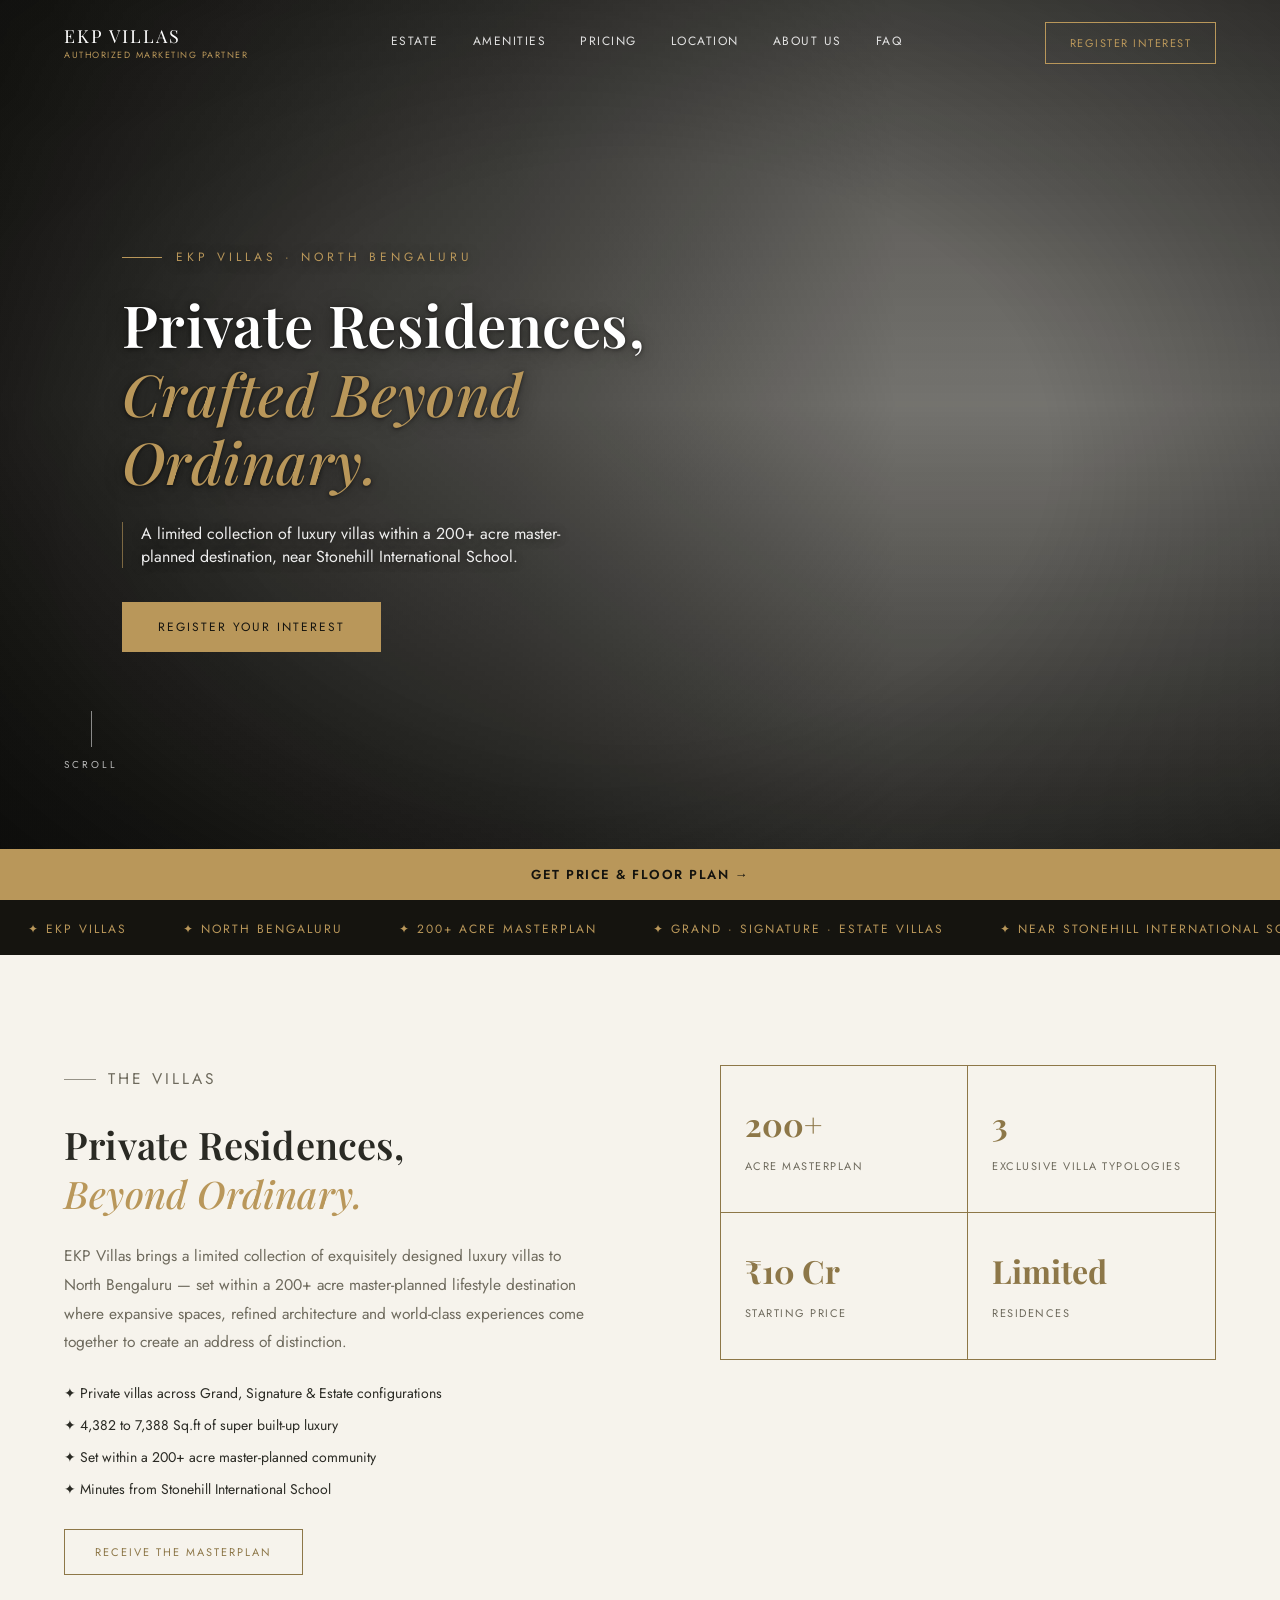
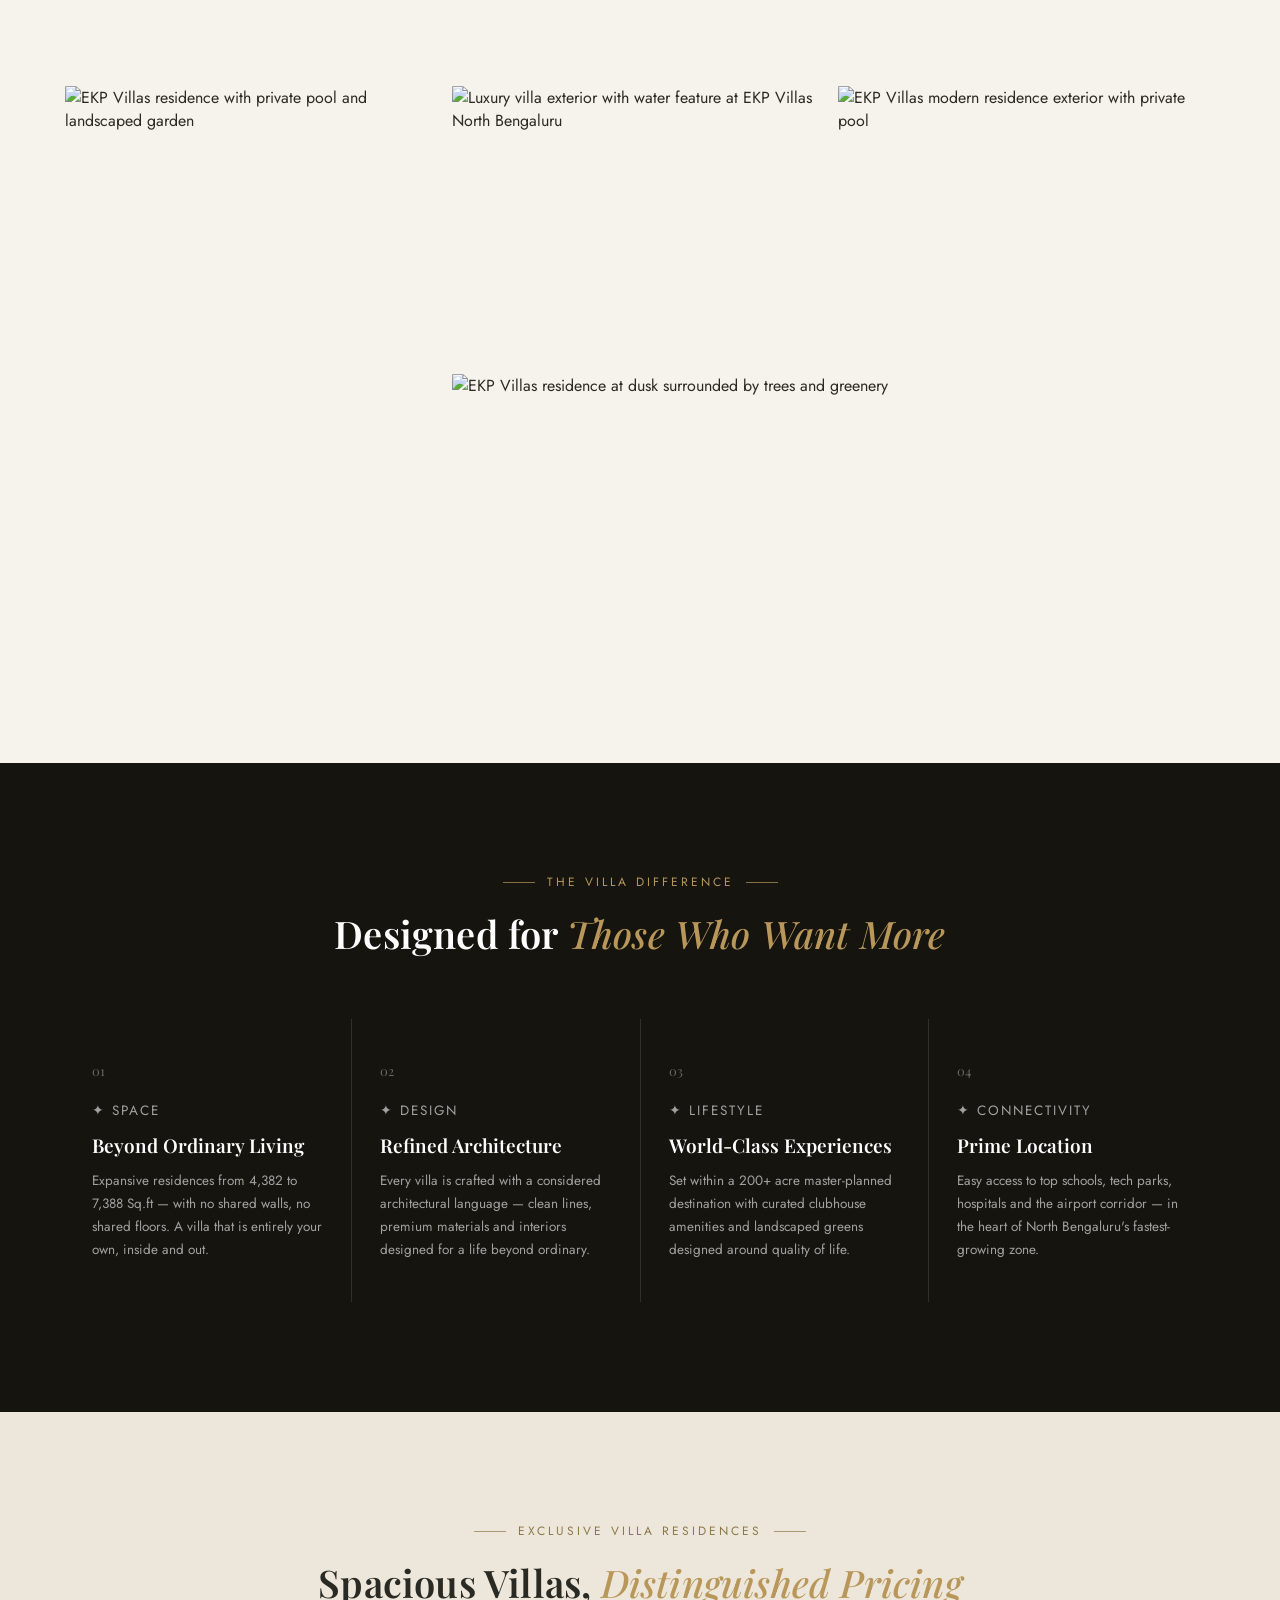
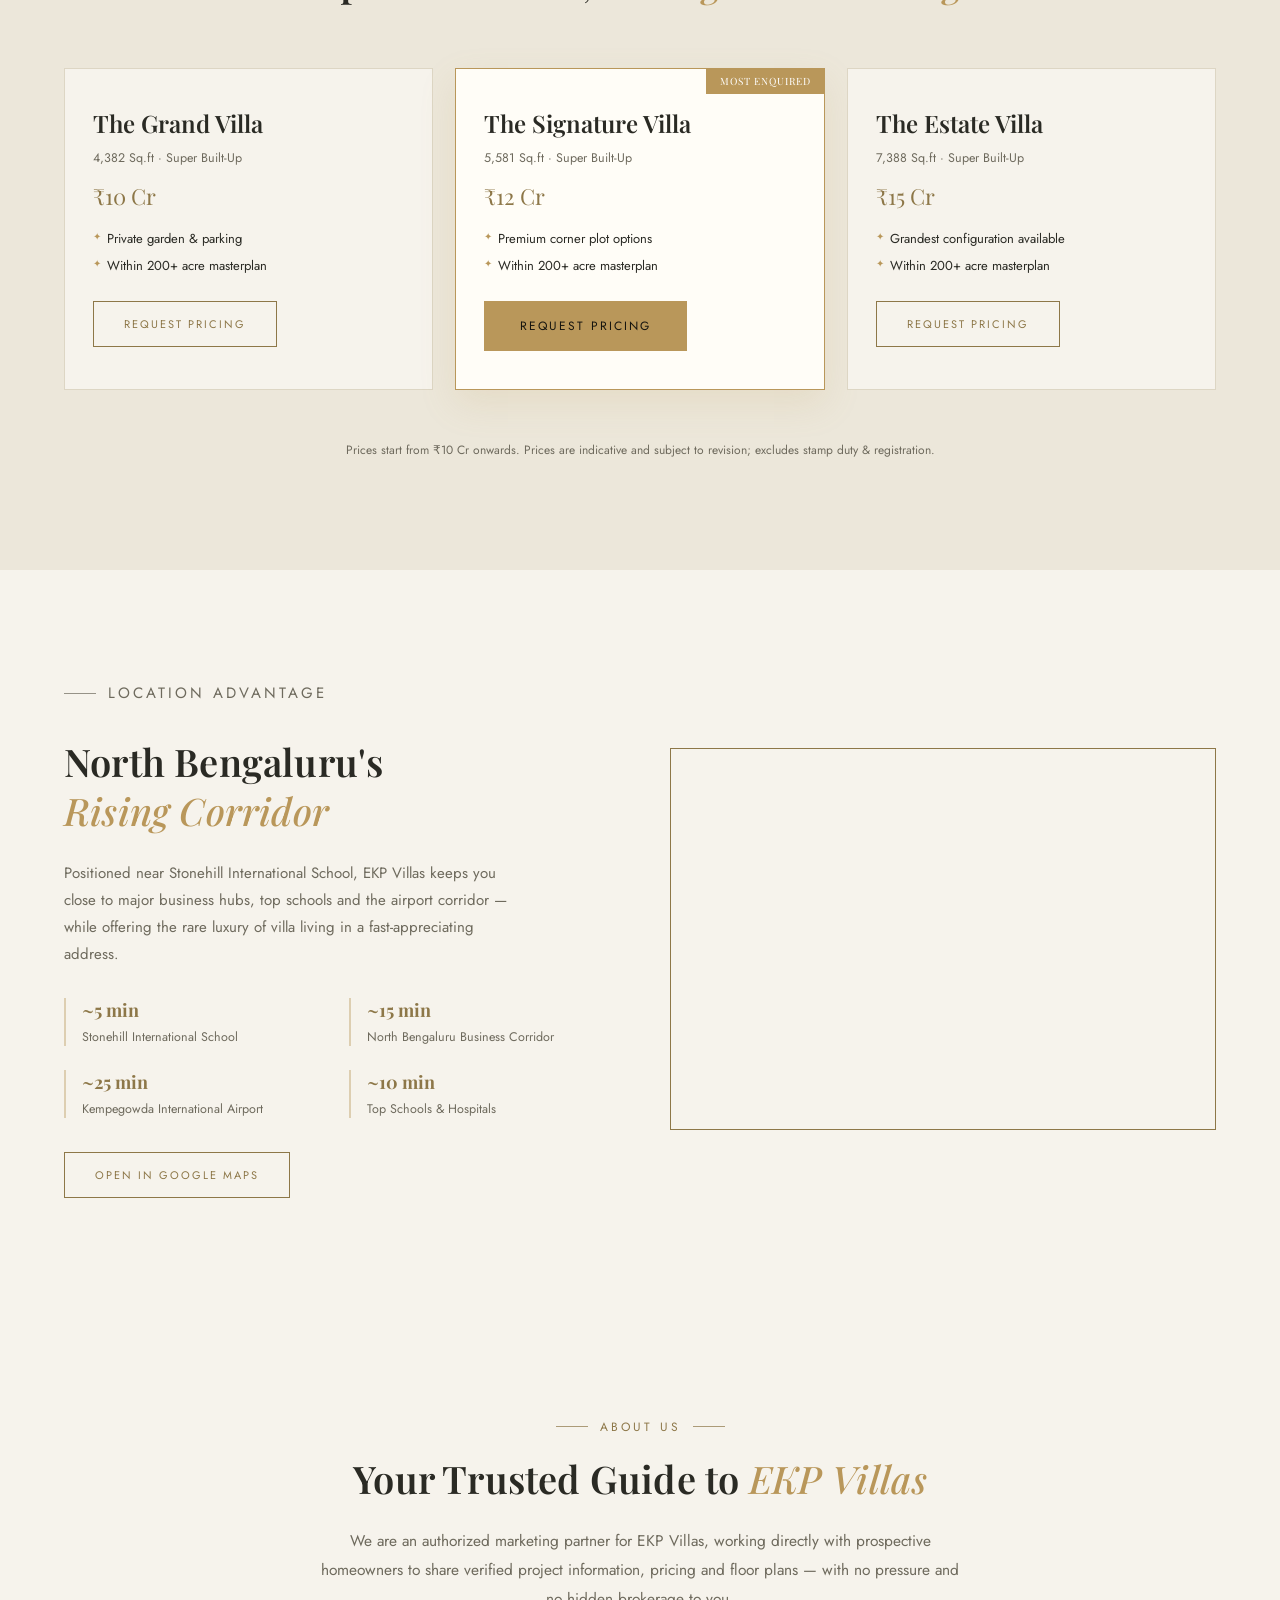
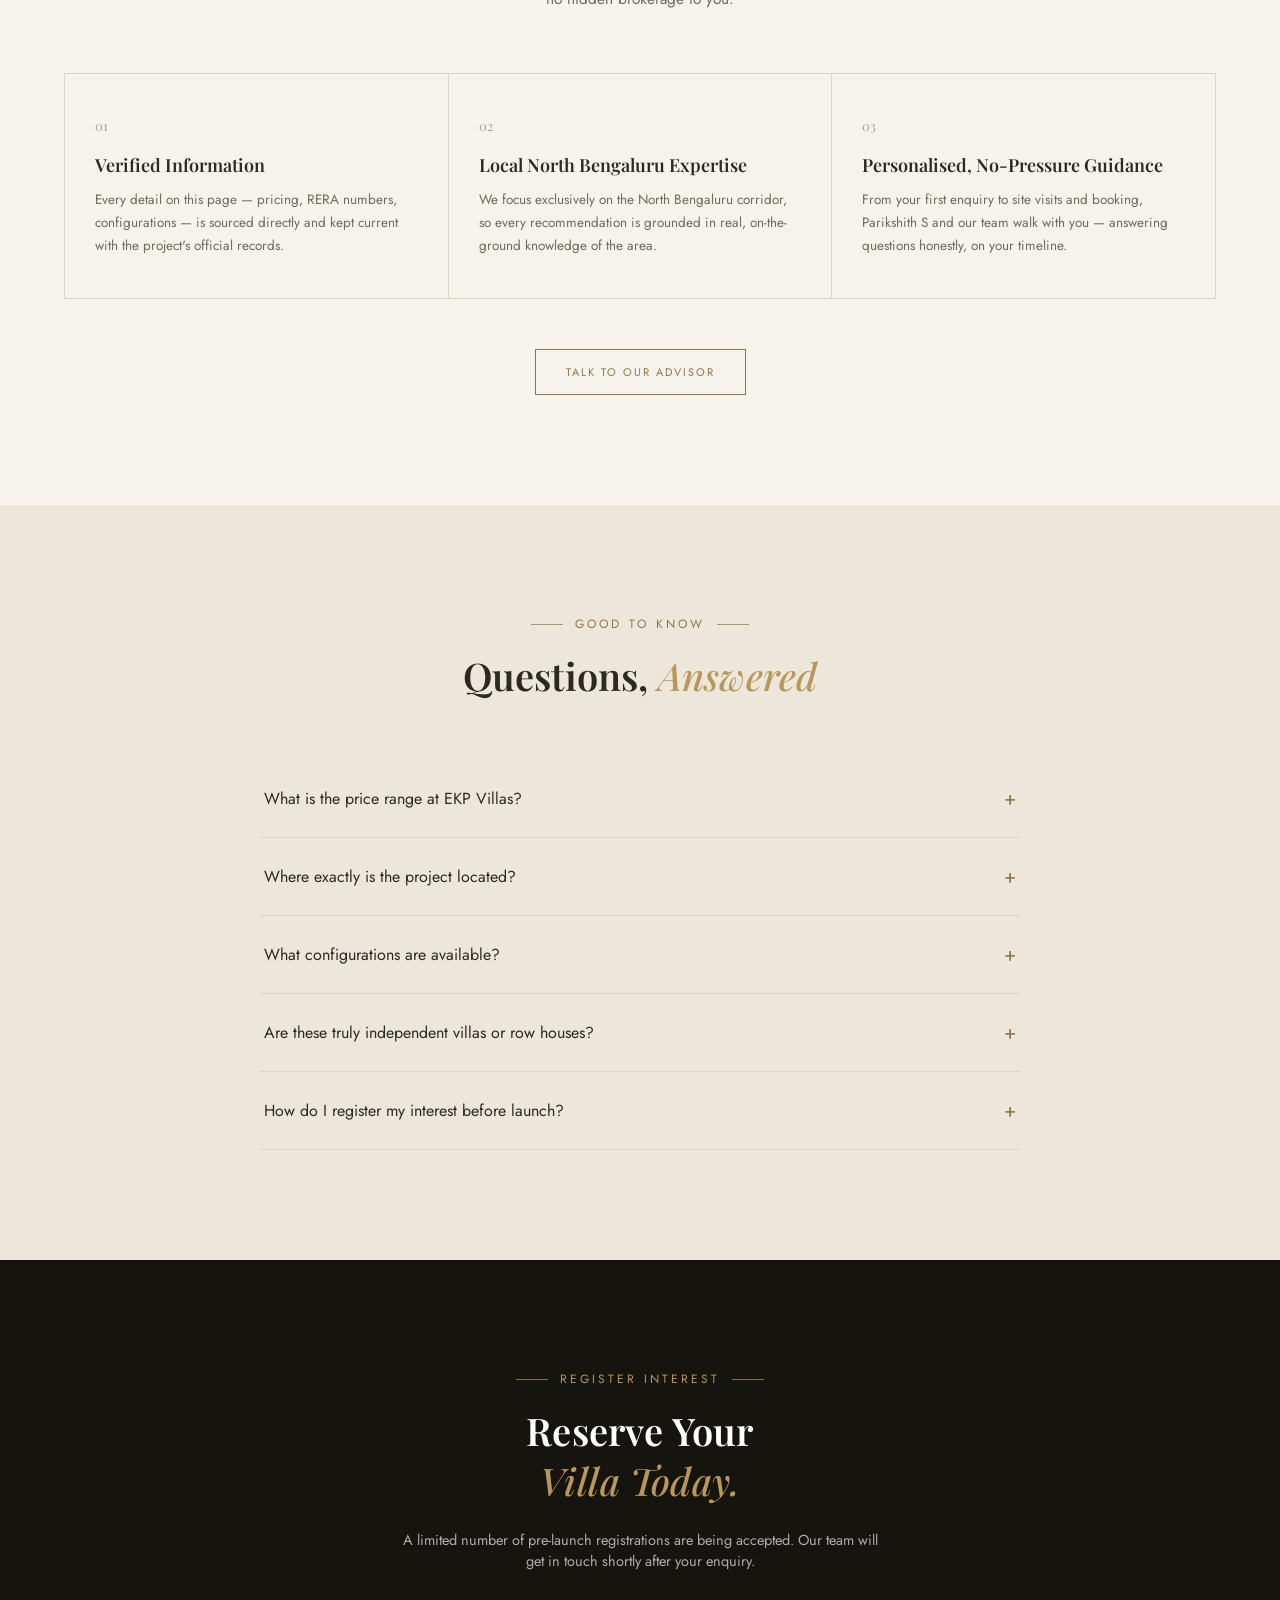
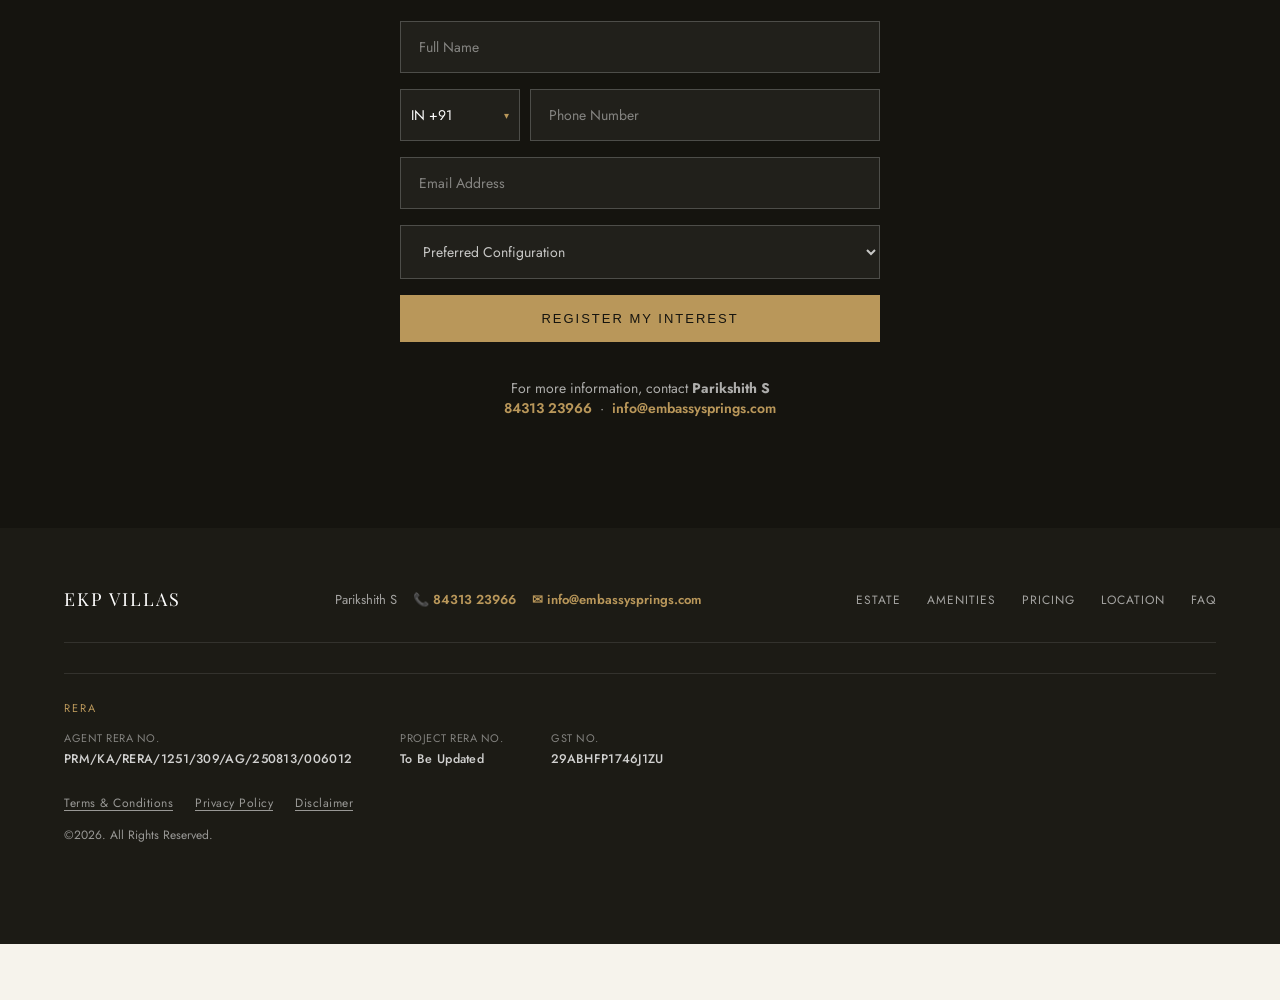
==== commit 949be3f5: "Rebrand to EKP Villas and elevate site to luxury feel Rebrands the project from Knowledge Park Villa" ====
--- a/index.html
+++ b/index.html
@@ -3,27 +3,27 @@
 <head>
 <meta charset="UTF-8">
 <meta name="viewport" content="width=device-width, initial-scale=1.0">
-<title>Knowledge Park Villas North Bengaluru | Pre-Launch Luxury Villas</title>
-<meta name="description" content="Knowledge Park Villas — Exclusive pre-launch luxury villas in North Bengaluru near Stonehill International School. Spacious 3, 4 & 4.5 BHK independent villas with private gardens. Register your interest today.">
-<meta name="keywords" content="Knowledge Park Villas, North Bengaluru villas, luxury villas Bengaluru, independent villas North Bengaluru, pre-launch villas, Stonehill International School, Knowledge Park">
+<title>EKP Villas North Bengaluru | Luxury Villas Near Stonehill International School</title>
+<meta name="description" content="EKP Villas — A limited collection of luxury villas within a 200+ acre master-planned destination in North Bengaluru, near Stonehill International School. Grand, Signature & Estate residences from ₹10 Cr.">
+<meta name="keywords" content="EKP Villas, North Bengaluru villas, luxury villas Bengaluru, Sadahalli villas, luxury villa North Bengaluru, Stonehill International School, master planned villa community">
 <meta name="robots" content="index, follow">
-<meta name="author" content="Knowledge Park Villas">
-<link rel="canonical" href="https://knowledgeparkvillas.com/">
+<meta name="author" content="EKP Villas">
+<link rel="canonical" href="https://luxuryprojectinsadahalli.com/">
 
 <!-- Open Graph -->
 <meta property="og:type" content="website">
-<meta property="og:title" content="Knowledge Park Villas North Bengaluru | Pre-Launch Luxury Villas">
-<meta property="og:description" content="Exclusive pre-launch luxury villas in North Bengaluru near Stonehill International School. Private gardens, premium finishes — limited inventory.">
-<meta property="og:url" content="https://knowledgeparkvillas.com/">
-<meta property="og:image" content="https://images.unsplash.com/photo-1613977257363-707ba9348227?auto=format&fit=crop&w=1200&q=80">
+<meta property="og:title" content="EKP Villas North Bengaluru | Luxury Villas Near Stonehill International School">
+<meta property="og:description" content="A limited collection of luxury villas within a 200+ acre master-planned destination in North Bengaluru. Grand, Signature & Estate residences from ₹10 Cr.">
+<meta property="og:url" content="https://luxuryprojectinsadahalli.com/">
+<meta property="og:image" content="https://images.unsplash.com/photo-1600585154526-990dced4db0d?auto=format&fit=crop&w=1200&q=80">
 <meta property="og:locale" content="en_IN">
-<meta property="og:site_name" content="Knowledge Park Villas">
+<meta property="og:site_name" content="EKP Villas">
 
 <!-- Twitter -->
 <meta name="twitter:card" content="summary_large_image">
-<meta name="twitter:title" content="Knowledge Park Villas North Bengaluru | Pre-Launch Luxury Villas">
-<meta name="twitter:description" content="Exclusive luxury villas near Stonehill International School, North Bengaluru. Private gardens, premium finishes — limited inventory.">
-<meta name="twitter:image" content="https://images.unsplash.com/photo-1613977257363-707ba9348227?auto=format&fit=crop&w=1200&q=80">
+<meta name="twitter:title" content="EKP Villas North Bengaluru | Luxury Villas Near Stonehill International School">
+<meta name="twitter:description" content="A limited collection of luxury villas within a 200+ acre master-planned destination in North Bengaluru. Grand, Signature & Estate residences from ₹10 Cr.">
+<meta name="twitter:image" content="https://images.unsplash.com/photo-1600585154526-990dced4db0d?auto=format&fit=crop&w=1200&q=80">
 
 <link rel="icon" type="image/svg+xml" href="data:image/svg+xml,%3Csvg xmlns='http://www.w3.org/2000/svg' viewBox='0 0 100 100'%3E%3Crect width='100' height='100' fill='%2315140f'/%3E%3Ctext x='50' y='68' font-size='60' text-anchor='middle' fill='%23b9975a' font-family='Georgia,serif'%3EK%3C/text%3E%3C/svg%3E">
 
@@ -35,10 +35,10 @@
 {
   "@context": "https://schema.org",
   "@type": "RealEstateListing",
-  "name": "Knowledge Park Villas",
-  "description": "Exclusive pre-launch luxury independent villas in North Bengaluru, near Stonehill International School, offering 3, 4 and 4.5 BHK villas with private gardens.",
-  "url": "https://knowledgeparkvillas.com/",
-  "image": "https://images.unsplash.com/photo-1613977257363-707ba9348227?auto=format&fit=crop&w=1200&q=80",
+  "name": "EKP Villas",
+  "description": "A limited collection of luxury villas within a 200+ acre master-planned destination in North Bengaluru, near Stonehill International School, offering Grand, Signature and Estate villas.",
+  "url": "https://luxuryprojectinsadahalli.com/",
+  "image": "https://images.unsplash.com/photo-1600585154526-990dced4db0d?auto=format&fit=crop&w=1200&q=80",
   "address": {
     "@type": "PostalAddress",
     "addressLocality": "North Bengaluru",
@@ -48,8 +48,8 @@
   "offers": {
     "@type": "AggregateOffer",
     "priceCurrency": "INR",
-    "lowPrice": "25000000",
-    "highPrice": "55000000",
+    "lowPrice": "100000000",
+    "highPrice": "150000000",
     "offerCount": "3"
   }
 }
@@ -57,9 +57,18 @@
 </head>
 <body>
 
+  <div class="preloader">
+    <div class="preloader-inner">
+      <p class="preloader-logo">EKP VILLAS</p>
+      <span class="preloader-line"></span>
+    </div>
+  </div>
+
+  <div class="scroll-progress"></div>
+
   <header class="navbar">
     <div class="logo">
-      KNOWLEDGE PARK VILLAS
+      EKP VILLAS
       <span>Authorized Marketing Partner</span>
     </div>
     <nav class="nav-links">
@@ -88,53 +97,62 @@
   </nav>
 
   <section class="hero" id="home">
-    <video class="hero-video" autoplay muted loop playsinline poster="assets/lodha.png">
-      <source src="assets/Lodha Opulis _ A Life Beyond Imagination_720p.mp4" type="video/mp4">
-    </video>
+    <div class="hero-slider">
+      <div class="hero-slide active" style="background-image:url('https://images.unsplash.com/photo-1600585154526-990dced4db0d?auto=format&fit=crop&w=1600&q=80')"></div>
+      <div class="hero-slide" style="background-image:url('https://images.unsplash.com/photo-1613977257363-707ba9348227?auto=format&fit=crop&w=1600&q=80')"></div>
+      <div class="hero-slide" style="background-image:url('https://images.unsplash.com/photo-1600585154340-be6161a56a0c?auto=format&fit=crop&w=1600&q=80')"></div>
+      <div class="hero-slide" style="background-image:url('https://images.unsplash.com/photo-1512917774080-9991f1c4c750?auto=format&fit=crop&w=1600&q=80')"></div>
+    </div>
     <div class="hero-overlay"></div>
     <div class="hero-content">
-      <p class="eyebrow fade-up">✦ KNOWLEDGE PARK VILLAS · NORTH BENGALURU</p>
-      <h1 class="fade-up">A Villa That's Yours,<br><em>From the Ground Up.</em></h1>
-      <p class="hero-sub fade-up">Exclusive Independent Villas with Private Gardens near Stonehill International School.</p>
+      <p class="eyebrow fade-up">EKP VILLAS · NORTH BENGALURU</p>
+      <h1 class="fade-up">Private Residences,<br><em>Crafted Beyond Ordinary.</em></h1>
+      <p class="hero-sub fade-up">A limited collection of luxury villas within a 200+ acre master-planned destination, near Stonehill International School.</p>
       <a href="#enquire" class="btn-gold fade-up">Register Your Interest</a>
       <div class="scroll-indicator"><span></span>SCROLL</div>
     </div>
+    <div class="hero-slider-dots">
+      <button class="active" aria-label="Slide 1"></button>
+      <button aria-label="Slide 2"></button>
+      <button aria-label="Slide 3"></button>
+      <button aria-label="Slide 4"></button>
+    </div>
   </section>
 
   <div class="marquee">
     <div class="marquee-track">
-      <span>✦ PRE-LAUNCH</span><span>✦ KNOWLEDGE PARK VILLAS</span><span>✦ NORTH BENGALURU</span><span>✦ 3, 4 & 4.5 BHK VILLAS</span><span>✦ PRIVATE GARDEN WITH EVERY VILLA</span><span>✦ GATED COMMUNITY</span><span>✦ NEAR STONEHILL INTERNATIONAL SCHOOL</span><span>✦ LIMITED INVENTORY</span>
-      <span>✦ PRE-LAUNCH</span><span>✦ KNOWLEDGE PARK VILLAS</span><span>✦ NORTH BENGALURU</span><span>✦ 3, 4 & 4.5 BHK VILLAS</span><span>✦ PRIVATE GARDEN WITH EVERY VILLA</span><span>✦ GATED COMMUNITY</span><span>✦ NEAR STONEHILL INTERNATIONAL SCHOOL</span><span>✦ LIMITED INVENTORY</span>
+      <span>✦ EKP VILLAS</span><span>✦ NORTH BENGALURU</span><span>✦ 200+ ACRE MASTERPLAN</span><span>✦ GRAND · SIGNATURE · ESTATE VILLAS</span><span>✦ NEAR STONEHILL INTERNATIONAL SCHOOL</span><span>✦ STARTING ₹10 CR</span><span>✦ LIMITED RESIDENCES</span>
+      <span>✦ EKP VILLAS</span><span>✦ NORTH BENGALURU</span><span>✦ 200+ ACRE MASTERPLAN</span><span>✦ GRAND · SIGNATURE · ESTATE VILLAS</span><span>✦ NEAR STONEHILL INTERNATIONAL SCHOOL</span><span>✦ STARTING ₹10 CR</span><span>✦ LIMITED RESIDENCES</span>
     </div>
   </div>
 
   <section class="overview" id="estate">
     <div class="overview-text">
       <p class="tag fade-up">THE VILLAS</p>
-      <h2 class="fade-up">Your Own Ground,<br><em>Your Own Sky.</em></h2>
-      <p class="fade-up">Knowledge Park Villas brings a rare format to North Bengaluru — fully independent villas with private gardens, on a premium gated enclave within one of the city's most connected corridors. Each villa is designed to give you space, privacy and the unhurried luxury of a home that is entirely your own.</p>
+      <h2 class="fade-up">Private Residences,<br><em>Beyond Ordinary.</em></h2>
+      <p class="fade-up">EKP Villas brings a limited collection of exquisitely designed luxury villas to North Bengaluru — set within a 200+ acre master-planned lifestyle destination where expansive spaces, refined architecture and world-class experiences come together to create an address of distinction.</p>
       <ul class="fade-up">
-        <li>✦ Independent villas across 3, 4 & 4.5 BHK configurations</li>
-        <li>✦ Every villa with a dedicated private garden</li>
-        <li>✦ Fully gated, private community with 24/7 security</li>
+        <li>✦ Private villas across Grand, Signature & Estate configurations</li>
+        <li>✦ 4,382 to 7,388 Sq.ft of super built-up luxury</li>
+        <li>✦ Set within a 200+ acre master-planned community</li>
         <li>✦ Minutes from Stonehill International School</li>
       </ul>
       <a href="#enquire" class="btn-outline fade-up">Receive the Masterplan</a>
     </div>
-    <div class="stat-grid fade-up">
-      <div class="stat-box"><strong>100%</strong><span>Independent Villas</span></div>
-      <div class="stat-box"><strong>Private</strong><span>Garden with Every Home</span></div>
-      <div class="stat-box"><strong>24/7</strong><span>Gated Security</span></div>
-      <div class="stat-box"><strong>Limited</strong><span>Inventory</span></div>
+    <div class="stat-grid">
+      <div class="stat-box fade-up"><strong data-count="200" data-suffix="+">0</strong><span>Acre Masterplan</span></div>
+      <div class="stat-box fade-up"><strong data-count="3">0</strong><span>Exclusive Villa Typologies</span></div>
+      <div class="stat-box fade-up"><strong data-count="10" data-prefix="₹" data-suffix=" Cr">₹0 Cr</strong><span>Starting Price</span></div>
+      <div class="stat-box fade-up"><strong>Limited</strong><span>Residences</span></div>
     </div>
   </section>
 
   <section class="gallery">
     <div class="gallery-grid">
-      <div class="g-item g-tall fade-up"><img src="https://images.unsplash.com/photo-1613977257363-707ba9348227?auto=format&fit=crop&w=900&q=80" alt="Knowledge Park Villa with private garden and pool" loading="lazy"></div>
-      <div class="g-item fade-up"><img src="https://images.unsplash.com/photo-1600596542815-ffad4c1539a9?auto=format&fit=crop&w=900&q=80" alt="Luxury independent villa exterior at Knowledge Park Villas North Bengaluru" loading="lazy"></div>
-      <div class="g-item fade-up"><img src="https://images.unsplash.com/photo-1564013799919-ab600027ffc6?auto=format&fit=crop&w=900&q=80" alt="Knowledge Park Villa home exterior with landscaped garden" loading="lazy"></div>
-      <div class="g-item g-wide fade-up"><img src="https://images.unsplash.com/photo-1600585154340-be6161a56a0c?auto=format&fit=crop&w=1200&q=80" alt="Knowledge Park Villa community surrounded by trees and green landscape" loading="lazy"></div>
+      <div class="g-item g-tall fade-up"><img src="https://images.unsplash.com/photo-1613977257363-707ba9348227?auto=format&fit=crop&w=900&q=80" alt="EKP Villas residence with private pool and landscaped garden" loading="lazy"></div>
+      <div class="g-item fade-up"><img src="https://images.unsplash.com/photo-1600596542815-ffad4c1539a9?auto=format&fit=crop&w=900&q=80" alt="Luxury villa exterior with water feature at EKP Villas North Bengaluru" loading="lazy"></div>
+      <div class="g-item fade-up"><img src="https://images.unsplash.com/photo-1512917774080-9991f1c4c750?auto=format&fit=crop&w=900&q=80" alt="EKP Villas modern residence exterior with private pool" loading="lazy"></div>
+      <div class="g-item g-wide fade-up"><img src="https://images.unsplash.com/photo-1600585154340-be6161a56a0c?auto=format&fit=crop&w=1200&q=80" alt="EKP Villas residence at dusk surrounded by trees and greenery" loading="lazy"></div>
     </div>
   </section>
 
@@ -144,21 +162,21 @@
     <div class="highlight-grid">
       <div class="highlight-card fade-up">
         <span class="hnum">01</span>
-        <p class="htag">✦ PRIVACY</p>
-        <h3>Truly Independent</h3>
-        <p>No shared walls. No shared floors. Your villa is yours — with its own entrance, garden, and a sense of space that apartments simply cannot offer.</p>
+        <p class="htag">✦ SPACE</p>
+        <h3>Beyond Ordinary Living</h3>
+        <p>Expansive residences from 4,382 to 7,388 Sq.ft — with no shared walls, no shared floors. A villa that is entirely your own, inside and out.</p>
       </div>
       <div class="highlight-card fade-up">
         <span class="hnum">02</span>
-        <p class="htag">✦ OUTDOORS</p>
-        <h3>Private Garden</h3>
-        <p>Every villa comes with a dedicated private garden — your own patch of green, designed for morning walks, evening gatherings, or simply sitting still.</p>
+        <p class="htag">✦ DESIGN</p>
+        <h3>Refined Architecture</h3>
+        <p>Every villa is crafted with a considered architectural language — clean lines, premium materials and interiors designed for a life beyond ordinary.</p>
       </div>
       <div class="highlight-card fade-up">
         <span class="hnum">03</span>
-        <p class="htag">✦ COMMUNITY</p>
-        <h3>Exclusive Enclave</h3>
-        <p>A gated community of like-minded families. Premium clubhouse, curated amenities and a neighbourhood designed around quality of life.</p>
+        <p class="htag">✦ LIFESTYLE</p>
+        <h3>World-Class Experiences</h3>
+        <p>Set within a 200+ acre master-planned destination with curated clubhouse amenities and landscaped greens designed around quality of life.</p>
       </div>
       <div class="highlight-card fade-up">
         <span class="hnum">04</span>
@@ -170,52 +188,45 @@
   </section>
 
   <section class="pricing" id="pricing">
-    <p class="tag center fade-up">VILLA RESIDENCES</p>
-    <h2 class="center fade-up">Spacious Villas, <em>Pre-Launch Pricing</em></h2>
+    <p class="tag center fade-up">EXCLUSIVE VILLA RESIDENCES</p>
+    <h2 class="center fade-up">Spacious Villas, <em>Distinguished Pricing</em></h2>
     <div class="price-grid">
       <div class="price-card fade-up">
-        <h3>3 BHK Villa</h3>
-        <p class="psize">2400 Sq.ft · Built-Up Area</p>
-        <p class="pprice">From ₹2.50 Cr</p>
-        <ul><li>Private garden included</li><li>EOI: ₹5 Lakhs</li></ul>
+        <h3>The Grand Villa</h3>
+        <p class="psize">4,382 Sq.ft · Super Built-Up</p>
+        <p class="pprice">₹10 Cr</p>
+        <ul><li>Private garden &amp; parking</li><li>Within 200+ acre masterplan</li></ul>
         <a href="#enquire" class="btn-outline">Request Pricing</a>
       </div>
       <div class="price-card featured fade-up">
         <span class="ribbon">Most Enquired</span>
-        <h3>4 BHK Villa</h3>
-        <p class="psize">3200 Sq.ft · Built-Up Area</p>
-        <p class="pprice">From ₹3.50 Cr</p>
-        <ul><li>Private garden + parking</li><li>EOI: ₹5 Lakhs</li></ul>
+        <h3>The Signature Villa</h3>
+        <p class="psize">5,581 Sq.ft · Super Built-Up</p>
+        <p class="pprice">₹12 Cr</p>
+        <ul><li>Premium corner plot options</li><li>Within 200+ acre masterplan</li></ul>
         <a href="#enquire" class="btn-gold">Request Pricing</a>
       </div>
       <div class="price-card fade-up">
-        <h3>4.5 BHK Villa</h3>
-        <p class="psize">3800 Sq.ft · Built-Up Area</p>
-        <p class="pprice">From ₹4.25 Cr</p>
-        <ul><li>Grand garden + study room</li><li>EOI: ₹10 Lakhs</li></ul>
+        <h3>The Estate Villa</h3>
+        <p class="psize">7,388 Sq.ft · Super Built-Up</p>
+        <p class="pprice">₹15 Cr</p>
+        <ul><li>Grandest configuration available</li><li>Within 200+ acre masterplan</li></ul>
         <a href="#enquire" class="btn-outline">Request Pricing</a>
       </div>
-      <div class="price-card fade-up">
-        <h3>5 BHK Villa</h3>
-        <p class="psize">4500 Sq.ft · Built-Up Area</p>
-        <p class="pprice">From ₹5.50 Cr</p>
-        <ul><li>Signature villa, pool option</li><li>EOI: ₹10 Lakhs</li></ul>
-        <a href="#enquire" class="btn-outline">Request Pricing</a>
-      </div>
-    </div>
-    <p class="price-note fade-up">Special pre-launch pricing applicable only for Privilege Voucher holders. Prices are indicative and subject to revision; excludes stamp duty &amp; registration.</p>
+    </div>
+    <p class="price-note fade-up">Prices start from ₹10 Cr onwards. Prices are indicative and subject to revision; excludes stamp duty &amp; registration.</p>
   </section>
 
   <section class="location" id="location">
     <div class="location-text">
       <p class="tag fade-up">LOCATION ADVANTAGE</p>
       <h2 class="fade-up">North Bengaluru's<br><em>Rising Corridor</em></h2>
-      <p class="fade-up">Positioned near Stonehill International School, Knowledge Park Villas keeps you close to major business hubs, top schools and the airport corridor — while offering the rare luxury of villa living in a fast-appreciating address.</p>
-      <div class="loc-list fade-up">
-        <div><strong>~5 min</strong><span>Stonehill International School</span></div>
-        <div><strong>~15 min</strong><span>North Bengaluru Business Corridor</span></div>
-        <div><strong>~25 min</strong><span>Kempegowda International Airport</span></div>
-        <div><strong>~10 min</strong><span>Top Schools &amp; Hospitals</span></div>
+      <p class="fade-up">Positioned near Stonehill International School, EKP Villas keeps you close to major business hubs, top schools and the airport corridor — while offering the rare luxury of villa living in a fast-appreciating address.</p>
+      <div class="loc-list">
+        <div class="fade-up"><strong>~5 min</strong><span>Stonehill International School</span></div>
+        <div class="fade-up"><strong>~15 min</strong><span>North Bengaluru Business Corridor</span></div>
+        <div class="fade-up"><strong>~25 min</strong><span>Kempegowda International Airport</span></div>
+        <div class="fade-up"><strong>~10 min</strong><span>Top Schools &amp; Hospitals</span></div>
       </div>
       <a href="https://maps.app.goo.gl/EhXwpgSbokN5ttFFA?g_st=iw" target="_blank" rel="noopener" class="btn-outline fade-up">Open in Google Maps</a>
     </div>
@@ -226,8 +237,8 @@
 
   <section class="about" id="about">
     <p class="tag center fade-up">ABOUT US</p>
-    <h2 class="center fade-up">Your Trusted Guide to <em>Knowledge Park Villas</em></h2>
-    <p class="about-lead center fade-up">We are an authorized marketing partner for Knowledge Park Villas, working directly with prospective homeowners to share verified project information, pre-launch pricing and floor plans — with no pressure and no hidden brokerage to you.</p>
+    <h2 class="center fade-up">Your Trusted Guide to <em>EKP Villas</em></h2>
+    <p class="about-lead center fade-up">We are an authorized marketing partner for EKP Villas, working directly with prospective homeowners to share verified project information, pricing and floor plans — with no pressure and no hidden brokerage to you.</p>
     <div class="about-grid">
       <div class="about-card fade-up">
         <span class="hnum">01</span>
@@ -253,24 +264,24 @@
     <h2 class="center fade-up">Questions, <em>Answered</em></h2>
     <div class="accordion">
       <div class="acc-item fade-up">
-        <button class="acc-head">What is the price range at Knowledge Park Villas? <span>+</span></button>
-        <div class="acc-body"><p>Villas start from ₹2.50 Cr for a 3 BHK and go up to ₹5.50 Cr for a 5 BHK. Final pricing depends on villa size, plot area, and configuration — register your interest for the current pre-launch price sheet.</p></div>
+        <button class="acc-head">What is the price range at EKP Villas? <span>+</span></button>
+        <div class="acc-body"><p>Villas start from ₹10 Cr for The Grand Villa and go up to ₹15 Cr for The Estate Villa. Final pricing depends on villa configuration and plot area — register your interest for the current price sheet.</p></div>
       </div>
       <div class="acc-item fade-up">
         <button class="acc-head">Where exactly is the project located? <span>+</span></button>
-        <div class="acc-body"><p>Knowledge Park Villas is located in North Bengaluru, near Stonehill International School — well connected to major business hubs, schools and the airport corridor.</p></div>
+        <div class="acc-body"><p>EKP Villas is located in North Bengaluru, near Stonehill International School — well connected to major business hubs, schools and the airport corridor.</p></div>
       </div>
       <div class="acc-item fade-up">
         <button class="acc-head">What configurations are available? <span>+</span></button>
-        <div class="acc-body"><p>3 BHK, 4 BHK, 4.5 BHK and 5 BHK independent villas ranging from 2,400 to 4,500 sq.ft built-up area, each with a private garden.</p></div>
+        <div class="acc-body"><p>The Grand Villa (4,382 Sq.ft), The Signature Villa (5,581 Sq.ft) and The Estate Villa (7,388 Sq.ft) — all super built-up luxury residences within a 200+ acre master-planned community.</p></div>
       </div>
       <div class="acc-item fade-up">
         <button class="acc-head">Are these truly independent villas or row houses? <span>+</span></button>
-        <div class="acc-body"><p>These are fully independent villas — no shared walls, no shared floors. Each unit has its own private entrance, private garden and dedicated parking. A true villa, not a row house.</p></div>
-      </div>
-      <div class="acc-item fade-up">
-        <button class="acc-head">How do I secure a villa before launch? <span>+</span></button>
-        <div class="acc-body"><p>An Expression of Interest (EOI) of ₹5 Lakhs for 3/4 BHK or ₹10 Lakhs for 4.5/5 BHK reserves your preferred villa ahead of the official launch, with no obligation to purchase.</p></div>
+        <div class="acc-body"><p>These are fully independent villas — no shared walls, no shared floors. Each residence has its own private entrance, private garden and dedicated parking. A true villa, not a row house.</p></div>
+      </div>
+      <div class="acc-item fade-up">
+        <button class="acc-head">How do I register my interest before launch? <span>+</span></button>
+        <div class="acc-body"><p>Register your interest through the form below and our team will reach out with current pricing, floor plans, and the reservation process for your preferred villa.</p></div>
       </div>
     </div>
   </section>
@@ -298,10 +309,9 @@
       <input type="email" placeholder="Email Address" required>
       <select>
         <option value="">Preferred Configuration</option>
-        <option>3 BHK Villa — From ₹2.50 Cr</option>
-        <option>4 BHK Villa — From ₹3.50 Cr</option>
-        <option>4.5 BHK Villa — From ₹4.25 Cr</option>
-        <option>5 BHK Villa — From ₹5.50 Cr</option>
+        <option>The Grand Villa — 4,382 Sq.ft, ₹10 Cr</option>
+        <option>The Signature Villa — 5,581 Sq.ft, ₹12 Cr</option>
+        <option>The Estate Villa — 7,388 Sq.ft, ₹15 Cr</option>
         <option>Not Decided Yet</option>
       </select>
       <button type="submit">Register My Interest</button>
@@ -314,7 +324,7 @@
 
   <footer>
     <div class="footer-top">
-      <div class="logo">KNOWLEDGE PARK VILLAS</div>
+      <div class="logo">EKP VILLAS</div>
       <div class="footer-phone">
         <span>Parikshith S</span>
         <a href="tel:8431323966">📞 84313 23966</a>
--- a/style.css
+++ b/style.css
@@ -11,7 +11,7 @@
 }
 
 * { margin: 0; padding: 0; box-sizing: border-box; }
-html { scroll-behavior: smooth; }
+html { scroll-behavior: smooth; scrollbar-color: var(--gold-dim) var(--cream-dim); scrollbar-width: thin; }
 
 body {
   font-family: 'Jost', sans-serif;
@@ -25,16 +25,96 @@
 a { color: inherit; text-decoration: none; }
 ul { list-style: none; }
 
+/* Custom scrollbar */
+::-webkit-scrollbar { width: 10px; }
+::-webkit-scrollbar-track { background: var(--cream-dim); }
+::-webkit-scrollbar-thumb { background: var(--gold-dim); border: 2px solid var(--cream-dim); }
+::-webkit-scrollbar-thumb:hover { background: var(--gold); }
+
+/* Preloader */
+.preloader {
+  position: fixed;
+  inset: 0;
+  z-index: 300;
+  background: var(--black);
+  display: flex;
+  align-items: center;
+  justify-content: center;
+  transition: opacity 0.7s ease, visibility 0.7s ease;
+}
+.preloader-inner { text-align: center; }
+.preloader-logo {
+  font-family: 'Playfair Display', serif;
+  color: #fff;
+  font-size: 22px;
+  letter-spacing: 6px;
+  margin-bottom: 18px;
+  opacity: 0;
+  animation: preloaderFade 1s ease forwards 0.15s;
+}
+.preloader-line {
+  display: block;
+  width: 0;
+  height: 1px;
+  margin: 0 auto;
+  background: var(--gold);
+  animation: preloaderLine 1.1s ease forwards 0.5s;
+}
+@keyframes preloaderFade { to { opacity: 1; } }
+@keyframes preloaderLine { to { width: 120px; } }
+.preloader.loaded { opacity: 0; visibility: hidden; }
+body.preloading { overflow: hidden; }
+
+/* Scroll progress bar */
+.scroll-progress {
+  position: fixed;
+  top: 0; left: 0;
+  height: 2.5px;
+  width: 0%;
+  background: var(--gold);
+  z-index: 250;
+  transition: width 0.1s linear;
+}
+
 /* Fade-up scroll animation */
 .fade-up {
   opacity: 0;
-  transform: translateY(28px);
-  transition: opacity 0.9s cubic-bezier(.2,.6,.2,1), transform 0.9s cubic-bezier(.2,.6,.2,1);
+  transform: translateY(28px) scale(0.98);
+  transition: opacity 1s cubic-bezier(.16,.8,.24,1), transform 1s cubic-bezier(.16,.8,.24,1);
 }
 .fade-up.visible {
   opacity: 1;
-  transform: translateY(0);
-}
+  transform: translateY(0) scale(1);
+}
+
+/* Deterministic cascade delays for grid/list reveals */
+.stat-grid .fade-up:nth-child(1),
+.gallery-grid .fade-up:nth-child(1),
+.highlight-grid .fade-up:nth-child(1),
+.price-grid .fade-up:nth-child(1),
+.about-grid .fade-up:nth-child(1),
+.loc-list .fade-up:nth-child(1),
+.accordion .fade-up:nth-child(1) { transition-delay: 0s; }
+.stat-grid .fade-up:nth-child(2),
+.gallery-grid .fade-up:nth-child(2),
+.highlight-grid .fade-up:nth-child(2),
+.price-grid .fade-up:nth-child(2),
+.about-grid .fade-up:nth-child(2),
+.loc-list .fade-up:nth-child(2),
+.accordion .fade-up:nth-child(2) { transition-delay: 0.12s; }
+.stat-grid .fade-up:nth-child(3),
+.gallery-grid .fade-up:nth-child(3),
+.highlight-grid .fade-up:nth-child(3),
+.price-grid .fade-up:nth-child(3),
+.about-grid .fade-up:nth-child(3),
+.loc-list .fade-up:nth-child(3),
+.accordion .fade-up:nth-child(3) { transition-delay: 0.24s; }
+.stat-grid .fade-up:nth-child(4),
+.gallery-grid .fade-up:nth-child(4),
+.highlight-grid .fade-up:nth-child(4),
+.loc-list .fade-up:nth-child(4),
+.accordion .fade-up:nth-child(4) { transition-delay: 0.36s; }
+.accordion .fade-up:nth-child(5) { transition-delay: 0.48s; }
 
 /* Navbar */
 .navbar {
@@ -73,12 +153,26 @@
 
 .nav-links { display: flex; gap: 34px; }
 .nav-links a {
+  position: relative;
   color: rgba(255,255,255,0.85);
   font-size: 12px;
   letter-spacing: 1.5px;
   text-transform: uppercase;
+  padding-bottom: 4px;
+}
+.nav-links a::after {
+  content: '';
+  position: absolute;
+  left: 0; bottom: 0;
+  width: 100%;
+  height: 1px;
+  background: var(--gold);
+  transform: scaleX(0);
+  transform-origin: right;
+  transition: transform 0.35s ease;
 }
 .nav-links a:hover { color: var(--gold); }
+.nav-links a:hover::after { transform: scaleX(1); transform-origin: left; }
 
 .nav-cta {
   border: 1px solid var(--gold);
@@ -163,18 +257,60 @@
   align-items: center;
   overflow: hidden;
 }
-.hero-video {
-  position: absolute;
-  background-image: url('assets/lodha.png');
+.hero-slider {
+  position: absolute;
   top: 0; left: 0;
   width: 100%; height: 100%;
-  object-fit: cover;
   z-index: 0;
 }
+.hero-slide {
+  position: absolute;
+  top: 0; left: 0;
+  width: 100%; height: 100%;
+  background-size: cover;
+  background-position: center;
+  opacity: 0;
+  transform: scale(1);
+  transition: opacity 1.6s ease;
+}
+.hero-slide.active {
+  opacity: 1;
+  animation: heroKenBurns 9s ease-out forwards;
+}
+@keyframes heroKenBurns {
+  0% { transform: scale(1.06); }
+  100% { transform: scale(1); }
+}
+.hero-slider-dots {
+  position: absolute;
+  bottom: 40px;
+  right: 5%;
+  z-index: 2;
+  display: flex;
+  gap: 10px;
+}
+.hero-slider-dots button {
+  width: 8px;
+  height: 8px;
+  border-radius: 50%;
+  border: none;
+  padding: 0;
+  background: rgba(255,255,255,0.4);
+  cursor: pointer;
+  transition: background 0.3s ease, width 0.3s ease, border-radius 0.3s ease;
+}
+.hero-slider-dots button.active {
+  background: var(--gold);
+  width: 24px;
+  border-radius: 4px;
+}
 .hero-overlay {
   position: absolute;
   top: 0; left: 0; right: 0; bottom: 0;
-  background: linear-gradient(180deg, rgba(10,10,8,0.55) 0%, rgba(10,10,8,0.35) 45%, rgba(10,10,8,0.75) 100%);
+  background:
+    radial-gradient(ellipse at 50% 50%, rgba(0,0,0,0) 45%, rgba(6,6,4,0.45) 100%),
+    linear-gradient(90deg, rgba(8,8,6,0.82) 0%, rgba(8,8,6,0.55) 40%, rgba(8,8,6,0.25) 70%),
+    linear-gradient(180deg, rgba(10,10,8,0.6) 0%, rgba(10,10,8,0.4) 45%, rgba(10,10,8,0.82) 100%);
   z-index: 1;
 }
 .hero-content {
@@ -185,22 +321,37 @@
   padding: 0 5%;
 }
 .eyebrow {
-  letter-spacing: 3px;
+  display: flex;
+  align-items: center;
+  gap: 14px;
+  letter-spacing: 4px;
   font-size: 12px;
   color: var(--gold);
-  margin-bottom: 22px;
-  text-transform: uppercase;
+  margin-bottom: 24px;
+  text-transform: uppercase;
+  text-shadow: 0 2px 12px rgba(0,0,0,0.5);
+}
+.eyebrow::before {
+  content: '';
+  width: 40px;
+  height: 1px;
+  background: var(--gold);
 }
 .hero h1 {
-  font-size: 56px;
+  font-size: 58px;
+  letter-spacing: 0.5px;
   line-height: 1.18;
-  margin-bottom: 22px;
+  margin-bottom: 26px;
+  text-shadow: 0 2px 20px rgba(0,0,0,0.45), 0 1px 4px rgba(0,0,0,0.6);
 }
 .hero-sub {
   font-size: 16px;
-  color: rgba(255,255,255,0.85);
+  color: rgba(255,255,255,0.92);
   max-width: 480px;
   margin-bottom: 34px;
+  padding-left: 18px;
+  border-left: 1px solid rgba(185,151,90,0.6);
+  text-shadow: 0 1px 10px rgba(0,0,0,0.5);
 }
 
 .btn-gold {
@@ -277,14 +428,41 @@
 /* Section generics */
 section { padding: 110px 5%; }
 .tag {
+  display: flex;
+  align-items: center;
+  gap: 12px;
   color: var(--gold-dim);
   font-size: 12px;
   letter-spacing: 3px;
   text-transform: uppercase;
   margin-bottom: 18px;
 }
+.tag::before {
+  content: '';
+  width: 32px;
+  height: 1px;
+  background: currentColor;
+  opacity: 0.7;
+  transform: scaleX(0);
+  transform-origin: left;
+  transition: transform 0.8s cubic-bezier(.2,.6,.2,1) 0.35s;
+}
+.fade-up.visible.tag::before { transform: scaleX(1); }
+.tag.center { justify-content: center; }
+.tag.center::before { transform-origin: right; }
+.tag.center::after {
+  content: '';
+  width: 32px;
+  height: 1px;
+  background: currentColor;
+  opacity: 0.7;
+  transform: scaleX(0);
+  transform-origin: left;
+  transition: transform 0.8s cubic-bezier(.2,.6,.2,1) 0.35s;
+}
+.fade-up.visible.tag.center::after { transform: scaleX(1); }
 .center { text-align: center; }
-section h2 { font-size: 38px; line-height: 1.3; margin-bottom: 24px; }
+section h2 { font-size: 38px; line-height: 1.3; margin-bottom: 24px; letter-spacing: 0.2px; }
 
 /* Overview */
 .overview {
@@ -307,7 +485,9 @@
 .stat-box {
   background: var(--cream);
   padding: 36px 24px;
-}
+  transition: background 0.35s ease, transform 0.35s ease;
+}
+.stat-box:hover { background: #fff; transform: translateY(-4px); }
 .stat-box strong {
   display: block;
   font-family: 'Playfair Display', serif;
@@ -331,16 +511,45 @@
   gap: 8px;
 }
 .g-item {
+  position: relative;
   border-radius: 2px;
   overflow: hidden;
-}
+  border: 1px solid transparent;
+  transition: border-color 0.4s ease;
+}
+.g-item::after {
+  content: '';
+  position: absolute;
+  inset: 0;
+  background: linear-gradient(180deg, rgba(0,0,0,0) 55%, rgba(10,10,8,0.45) 100%);
+  opacity: 0;
+  transition: opacity 0.4s ease;
+  pointer-events: none;
+  z-index: 1;
+}
+.g-item::before {
+  content: '';
+  position: absolute;
+  inset: 0;
+  background: var(--cream-dim);
+  transform: scaleX(1);
+  transform-origin: right;
+  transition: transform 0.9s cubic-bezier(.65,0,.35,1) 0.1s;
+  z-index: 2;
+  pointer-events: none;
+}
+.g-item.visible::before { transform: scaleX(0); }
+.g-item:hover { border-color: var(--gold); }
+.g-item:hover::after { opacity: 1; }
 .g-item img {
   width: 100%;
   height: 100%;
   object-fit: cover;
   display: block;
-  transition: transform 0.6s ease;
-}
+  transform: scale(1.12);
+  transition: transform 1s cubic-bezier(.16,.8,.24,1) 0.15s;
+}
+.g-item.visible img { transform: scale(1); }
 .g-item:hover img { transform: scale(1.05); }
 .g-tall { grid-row: span 2; }
 .g-wide { grid-column: span 2; }
@@ -360,7 +569,20 @@
   background: var(--black);
   padding: 40px 28px;
   position: relative;
-}
+  overflow: hidden;
+  transition: background 0.4s ease;
+}
+.highlight-card::before {
+  content: '';
+  position: absolute;
+  top: 0; left: 0;
+  width: 0%;
+  height: 2px;
+  background: var(--gold);
+  transition: width 0.5s ease;
+}
+.highlight-card:hover { background: var(--black-soft); }
+.highlight-card:hover::before { width: 100%; }
 .hnum { font-family: 'Playfair Display', serif; font-size: 13px; color: rgba(255,255,255,0.35); }
 .htag { color: var(--gold); font-size: 11px; letter-spacing: 2px; margin: 18px 0 10px; }
 .highlight-card h3 { color: #fff; font-size: 19px; margin-bottom: 12px; }
@@ -370,7 +592,7 @@
 .pricing { background: var(--cream-dim); }
 .price-grid {
   display: grid;
-  grid-template-columns: repeat(4, 1fr);
+  grid-template-columns: repeat(3, 1fr);
   gap: 22px;
   margin-top: 60px;
 }
@@ -379,15 +601,16 @@
   border: 1px solid #ddd6c4;
   padding: 38px 28px;
   position: relative;
-  transition: transform 0.4s ease, box-shadow 0.4s ease;
-}
-.price-card:hover { transform: translateY(-6px); box-shadow: 0 20px 40px rgba(0,0,0,0.08); }
-.price-card.featured { border-color: var(--gold); background: #fffdf7; }
+  transition: transform 0.4s ease, box-shadow 0.4s ease, border-color 0.4s ease;
+}
+.price-card:hover { transform: translateY(-6px); box-shadow: 0 24px 48px rgba(185,151,90,0.18); border-color: var(--gold-dim); }
+.price-card.featured { border-color: var(--gold); background: #fffdf7; box-shadow: 0 14px 34px rgba(185,151,90,0.15); }
 .ribbon {
   position: absolute;
   top: -1px; right: -1px;
   background: var(--gold);
   color: #fff;
+  font-family: 'Playfair Display', serif;
   font-size: 10px;
   letter-spacing: 1px;
   text-transform: uppercase;
@@ -434,13 +657,19 @@
   gap: 24px;
   margin-bottom: 34px;
 }
-.loc-list div { display: flex; flex-direction: column; gap: 4px; }
+.loc-list div { display: flex; flex-direction: column; gap: 6px; padding-left: 16px; border-left: 2px solid rgba(185,151,90,0.4); }
 .loc-list strong { font-family: 'Playfair Display', serif; color: var(--gold-dim); font-size: 18px; }
 .loc-list span { font-size: 12.5px; color: var(--muted); }
+.location-map {
+  padding: 10px;
+  background: var(--cream);
+  border: 1px solid var(--gold-dim);
+}
 .location-map iframe {
   width: 100%;
   height: 360px;
   border: 0;
+  display: block;
   filter: grayscale(15%);
 }
 
@@ -464,7 +693,21 @@
   background: var(--cream);
   padding: 40px 30px;
   text-align: left;
-}
+  position: relative;
+  overflow: hidden;
+  transition: background 0.4s ease;
+}
+.about-card::before {
+  content: '';
+  position: absolute;
+  top: 0; left: 0;
+  width: 0%;
+  height: 2px;
+  background: var(--gold);
+  transition: width 0.5s ease;
+}
+.about-card:hover { background: #fffdf7; }
+.about-card:hover::before { width: 100%; }
 .about-card .hnum { font-family: 'Playfair Display', serif; font-size: 13px; color: var(--muted); opacity: 0.6; }
 .about-card h3 { font-size: 18px; margin: 16px 0 12px; }
 .about-card p { font-size: 13.5px; color: var(--muted); line-height: 1.7; }
@@ -487,7 +730,9 @@
   align-items: center;
   cursor: pointer;
   color: var(--text);
-}
+  transition: color 0.3s ease;
+}
+.acc-head:hover, .acc-item.open .acc-head { color: var(--gold-dim); }
 .acc-head span { color: var(--gold-dim); font-size: 20px; transition: transform 0.3s ease; }
 .acc-item.open .acc-head span { transform: rotate(45deg); }
 .acc-body {
@@ -518,6 +763,13 @@
   padding: 15px 18px;
   font-family: 'Jost', sans-serif;
   font-size: 14px;
+  transition: border-color 0.3s ease, background 0.3s ease;
+}
+.enquiry-form input:focus,
+.enquiry-form select:focus {
+  outline: none;
+  border-color: var(--gold);
+  background: rgba(185,151,90,0.08);
 }
 .enquiry-form input::placeholder { color: rgba(255,255,255,0.45); }
 .enquiry-form select { color: rgba(255,255,255,0.75); cursor: pointer; }
@@ -543,6 +795,7 @@
   cursor: pointer;
 }
 .cc-trigger:hover { border-color: rgba(255,255,255,0.4); }
+.cc-select.open .cc-trigger { border-color: var(--gold); background: rgba(185,151,90,0.08); }
 .cc-arrow { font-size: 10px; color: var(--gold); transition: transform 0.25s ease; }
 .cc-select.open .cc-arrow { transform: rotate(180deg); }
 
@@ -601,7 +854,7 @@
 
 .cc-list::-webkit-scrollbar { width: 6px; }
 .cc-list::-webkit-scrollbar-thumb { background: rgba(255,255,255,0.2); border-radius: 3px; }
-.enquiry-form button {
+.enquiry-form > button {
   background: var(--gold);
   color: var(--black);
   border: none;
@@ -612,7 +865,7 @@
   cursor: pointer;
   transition: background 0.3s ease;
 }
-.enquiry-form button:hover { background: var(--cream); }
+.enquiry-form > button:hover { background: var(--cream); }
 .contact-block { font-size: 14px; color: rgba(255,255,255,0.65); }
 .contact-block a { color: var(--gold); font-weight: 600; }
 
@@ -686,7 +939,8 @@
   .nav-links, .nav-cta { display: none; }
   .nav-toggle { display: flex; }
   .overview, .location { grid-template-columns: 1fr; }
-  .highlight-grid, .price-grid, .about-grid { grid-template-columns: repeat(2, 1fr); }
+  .highlight-grid, .about-grid { grid-template-columns: repeat(2, 1fr); }
+  .price-grid { grid-template-columns: 1fr; }
   .gallery-grid { grid-template-columns: repeat(2, 1fr); grid-template-rows: repeat(2, 220px); }
   .g-tall, .g-wide { grid-row: span 1; grid-column: span 1; }
   .hero h1 { font-size: 42px; }
@@ -702,7 +956,7 @@
 }
 
 @media (max-width: 600px) {
-  .highlight-grid, .price-grid, .gallery-grid, .about-grid { grid-template-columns: 1fr; }
+  .highlight-grid, .gallery-grid, .about-grid { grid-template-columns: 1fr; }
   .gallery-grid { grid-template-rows: repeat(4, 180px); }
   .g-tall, .g-wide { grid-column: span 1; grid-row: span 1; }
   .stat-grid { grid-template-columns: 1fr; }
